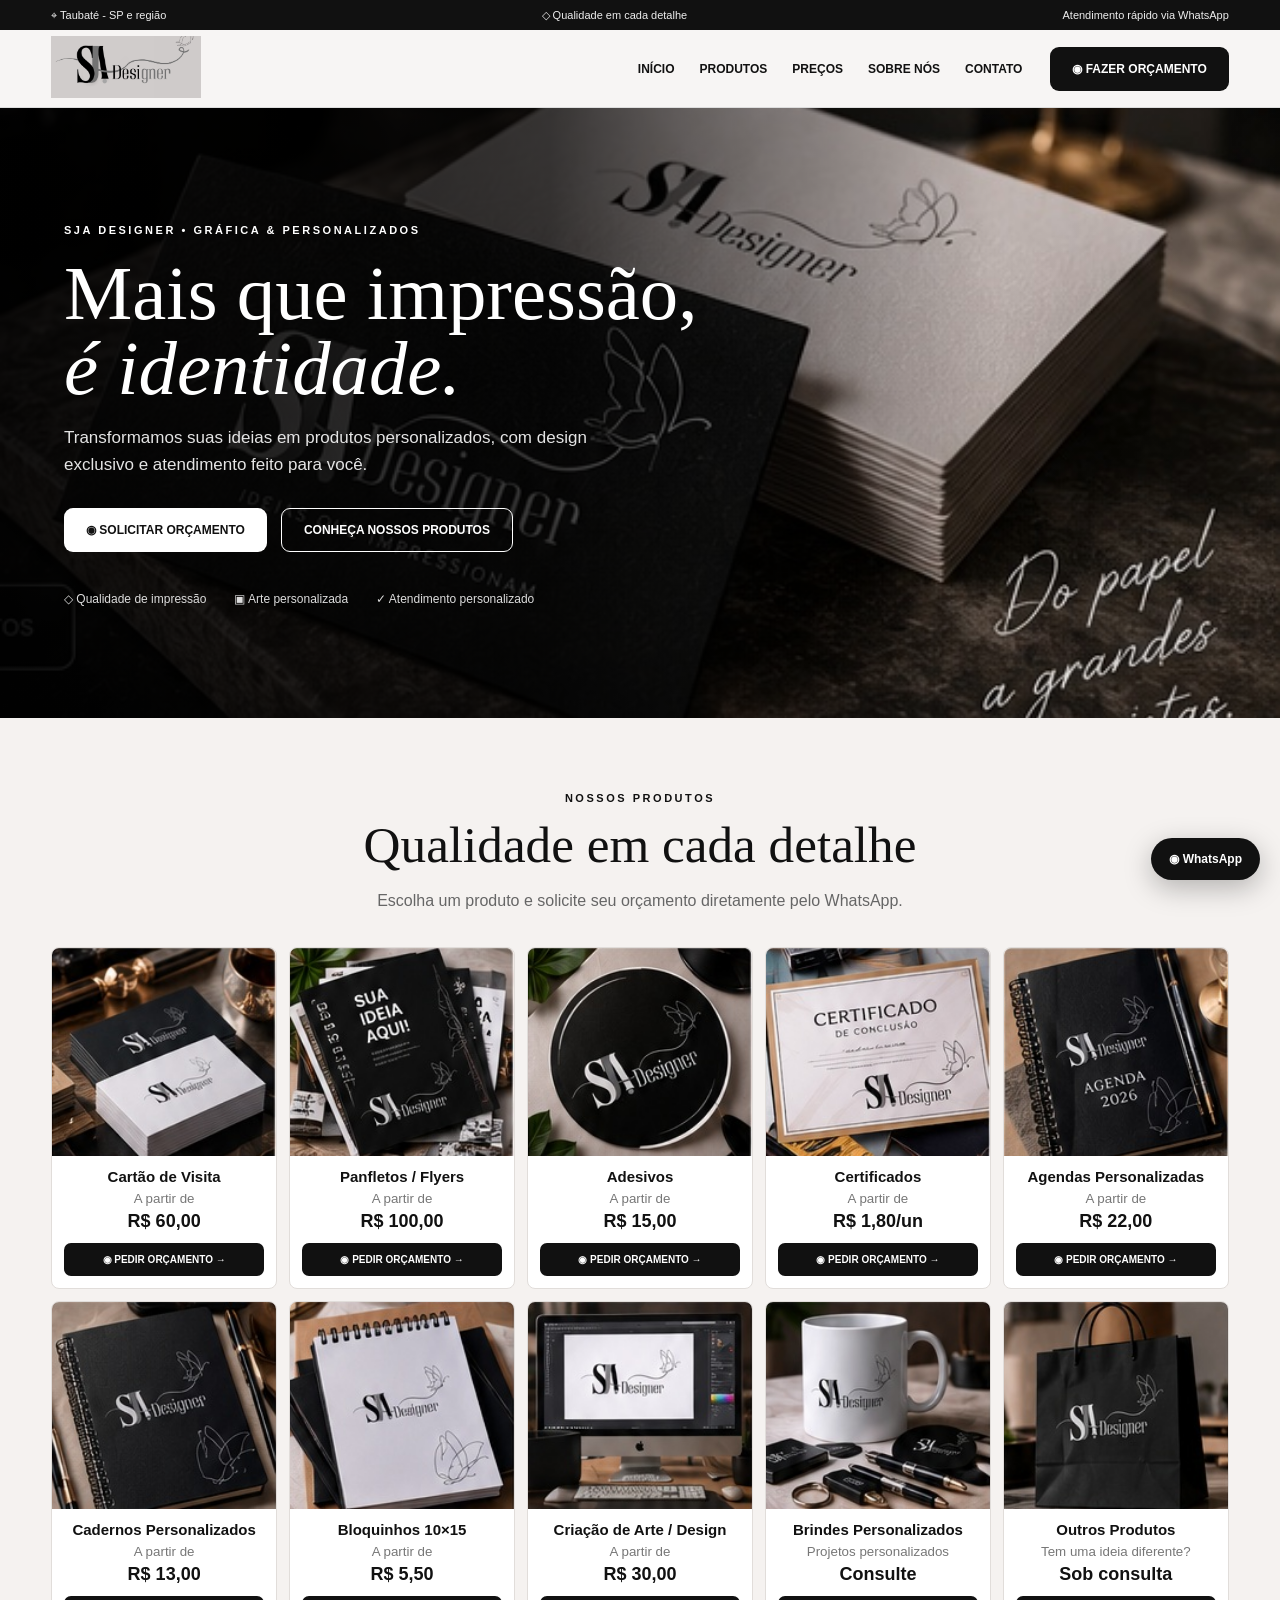
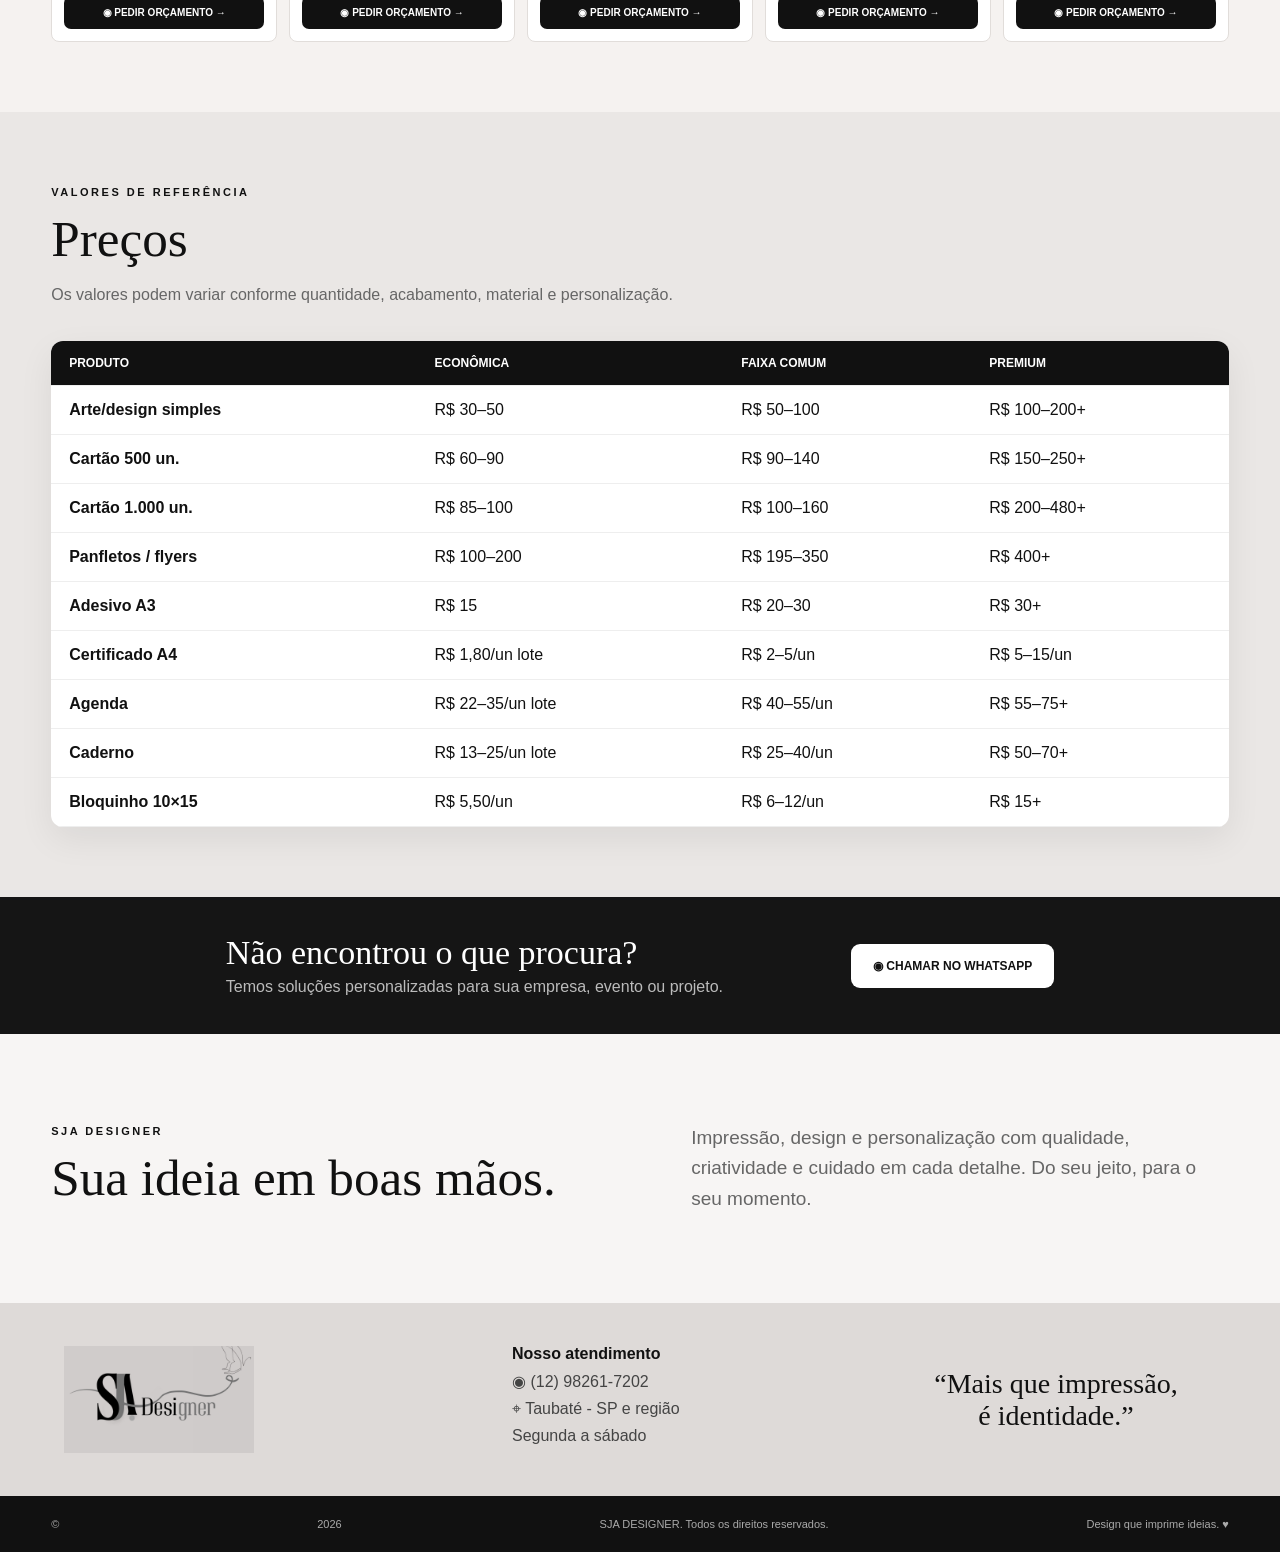
==== index.html @ bd85826c "Add files via upload" ====
<!doctype html><html lang="pt-BR"><head><meta charset="utf-8"><meta name="viewport" content="width=device-width,initial-scale=1"><meta name="description" content="SJA Designer — gráfica, design e personalizados em Taubaté e região."><title>SJA Designer | Gráfica & Design</title><link rel="stylesheet" href="style.css"></head><body>
<div class="top"><span>⌖ Taubaté - SP e região</span><span>◇ Qualidade em cada detalhe</span><span>Atendimento rápido via WhatsApp</span></div>
<header><a class="brand" href="#inicio"><img src="assets/logo.jpeg" alt="SJA Designer"></a><nav><a href="#inicio">Início</a><a href="#produtos">Produtos</a><a href="#precos">Preços</a><a href="#sobre">Sobre nós</a><a href="#contato">Contato</a></nav><a class="pill" data-wa>◉ Fazer orçamento</a></header>
<main id="inicio"><section class="hero"><div class="shade"></div><div class="hero-copy"><span class="eyebrow">SJA DESIGNER • GRÁFICA & PERSONALIZADOS</span><h1>Mais que impressão,<br><em>é identidade.</em></h1><p>Transformamos suas ideias em produtos personalizados, com design exclusivo e atendimento feito para você.</p><div class="actions"><a class="primary light" data-wa>◉ Solicitar orçamento</a><a class="secondary" href="#produtos">Conheça nossos produtos</a></div><div class="trust"><span>◇ Qualidade de impressão</span><span>▣ Arte personalizada</span><span>✓ Atendimento personalizado</span></div></div></section>
<section id="produtos" class="products"><div class="section-head center"><span>NOSSOS PRODUTOS</span><h2>Qualidade em cada detalhe</h2><p>Escolha um produto e solicite seu orçamento diretamente pelo WhatsApp.</p></div><div class="product-grid">
<article><img src="assets/cartao.jpg"><h3>Cartão de Visita</h3><small>A partir de</small><strong>R$ 60,00</strong><a data-wa data-msg="Olá! Vi Cartão de Visita no site da SJA Designer e gostaria de um orçamento.">◉ Pedir orçamento →</a></article>
<article><img src="assets/panfleto.jpg"><h3>Panfletos / Flyers</h3><small>A partir de</small><strong>R$ 100,00</strong><a data-wa data-msg="Olá! Vi Panfletos / Flyers no site da SJA Designer e gostaria de um orçamento.">◉ Pedir orçamento →</a></article>
<article><img src="assets/adesivo.jpg"><h3>Adesivos</h3><small>A partir de</small><strong>R$ 15,00</strong><a data-wa data-msg="Olá! Vi Adesivos no site da SJA Designer e gostaria de um orçamento.">◉ Pedir orçamento →</a></article>
<article><img src="assets/certificado.jpg"><h3>Certificados</h3><small>A partir de</small><strong>R$ 1,80/un</strong><a data-wa data-msg="Olá! Vi Certificados no site da SJA Designer e gostaria de um orçamento.">◉ Pedir orçamento →</a></article>
<article><img src="assets/agenda.jpg"><h3>Agendas Personalizadas</h3><small>A partir de</small><strong>R$ 22,00</strong><a data-wa data-msg="Olá! Vi Agendas Personalizadas no site da SJA Designer e gostaria de um orçamento.">◉ Pedir orçamento →</a></article>
<article><img src="assets/caderno.jpg"><h3>Cadernos Personalizados</h3><small>A partir de</small><strong>R$ 13,00</strong><a data-wa data-msg="Olá! Vi Cadernos Personalizados no site da SJA Designer e gostaria de um orçamento.">◉ Pedir orçamento →</a></article>
<article><img src="assets/bloquinho.jpg"><h3>Bloquinhos 10×15</h3><small>A partir de</small><strong>R$ 5,50</strong><a data-wa data-msg="Olá! Vi Bloquinhos 10x15 no site da SJA Designer e gostaria de um orçamento.">◉ Pedir orçamento →</a></article>
<article><img src="assets/design.jpg"><h3>Criação de Arte / Design</h3><small>A partir de</small><strong>R$ 30,00</strong><a data-wa data-msg="Olá! Vi Criação de Arte / Design no site da SJA Designer e gostaria de um orçamento.">◉ Pedir orçamento →</a></article>
<article><img src="assets/brindes.jpg"><h3>Brindes Personalizados</h3><small>Projetos personalizados</small><strong>Consulte</strong><a data-wa data-msg="Olá! Vi Brindes Personalizados no site da SJA Designer e gostaria de consultar opções.">◉ Pedir orçamento →</a></article>
<article><img src="assets/outros.jpg"><h3>Outros Produtos</h3><small>Tem uma ideia diferente?</small><strong>Sob consulta</strong><a data-wa data-msg="Olá! Tenho uma ideia de produto personalizado e gostaria de conversar sobre um orçamento.">◉ Pedir orçamento →</a></article>
</div></section>
<section id="precos" class="prices"><div class="section-head"><span>VALORES DE REFERÊNCIA</span><h2>Preços</h2><p>Os valores podem variar conforme quantidade, acabamento, material e personalização.</p></div><div class="price-table-wrap"><table><thead><tr><th>Produto</th><th>Econômica</th><th>Faixa comum</th><th>Premium</th></tr></thead><tbody>
<tr><td>Arte/design simples</td><td>R$ 30–50</td><td>R$ 50–100</td><td>R$ 100–200+</td></tr><tr><td>Cartão 500 un.</td><td>R$ 60–90</td><td>R$ 90–140</td><td>R$ 150–250+</td></tr><tr><td>Cartão 1.000 un.</td><td>R$ 85–100</td><td>R$ 100–160</td><td>R$ 200–480+</td></tr><tr><td>Panfletos / flyers</td><td>R$ 100–200</td><td>R$ 195–350</td><td>R$ 400+</td></tr><tr><td>Adesivo A3</td><td>R$ 15</td><td>R$ 20–30</td><td>R$ 30+</td></tr><tr><td>Certificado A4</td><td>R$ 1,80/un lote</td><td>R$ 2–5/un</td><td>R$ 5–15/un</td></tr><tr><td>Agenda</td><td>R$ 22–35/un lote</td><td>R$ 40–55/un</td><td>R$ 55–75+</td></tr><tr><td>Caderno</td><td>R$ 13–25/un lote</td><td>R$ 25–40/un</td><td>R$ 50–70+</td></tr><tr><td>Bloquinho 10×15</td><td>R$ 5,50/un</td><td>R$ 6–12/un</td><td>R$ 15+</td></tr></tbody></table></div></section>
<section class="special"><div><h2>Não encontrou o que procura?</h2><p>Temos soluções personalizadas para sua empresa, evento ou projeto.</p></div><a class="primary light" data-wa>◉ Chamar no WhatsApp</a></section>
<section id="sobre" class="about"><div><span class="eyebrow">SJA DESIGNER</span><h2>Sua ideia em boas mãos.</h2></div><p>Impressão, design e personalização com qualidade, criatividade e cuidado em cada detalhe. Do seu jeito, para o seu momento.</p></section>
<section id="contato" class="contact"><img src="assets/logo.jpeg" alt="SJA Designer"><div><b>Nosso atendimento</b><p>◉ (12) 98261-7202</p><p>⌖ Taubaté - SP e região</p><p>Segunda a sábado</p></div><div class="quote">“Mais que impressão,<br>é identidade.”</div></section></main>
<footer>© <span id="year"></span> SJA DESIGNER. Todos os direitos reservados.<span>Design que imprime ideias. ♥</span></footer><a class="floating" data-wa>◉ WhatsApp</a>
<script>const PHONE='5512982617202';document.querySelectorAll('[data-wa]').forEach(a=>{let m=a.dataset.msg||'Olá! Vim pelo site da SJA Designer e gostaria de solicitar um orçamento.';a.href=`https://wa.me/${PHONE}?text=${encodeURIComponent(m)}`;a.target='_blank'});document.getElementById('year').textContent=new Date().getFullYear();</script></body></html>
---- style.css ----
:root{--ink:#111;--paper:#f5f2f0;--white:#fff;--muted:#777}*{box-sizing:border-box}html{scroll-behavior:smooth}body{margin:0;font-family:Arial,Helvetica,sans-serif;color:var(--ink);background:var(--paper)}a{text-decoration:none;color:inherit}.top{height:30px;background:#111;color:#eee;padding:0 4vw;display:flex;align-items:center;justify-content:space-between;font-size:11px}header{height:78px;padding:8px 4vw;display:flex;align-items:center;gap:28px;background:#f7f5f4;position:sticky;top:0;z-index:20;border-bottom:1px solid #ddd}.brand{margin-right:auto}.brand img{width:150px;height:62px;object-fit:cover}nav{display:flex;gap:25px;font-size:12px;text-transform:uppercase;font-weight:700}nav a:hover{opacity:.55}.pill,.primary{background:#111;color:#fff;border-radius:9px;padding:15px 22px;display:inline-block;font-size:12px;font-weight:800;text-transform:uppercase}.hero{min-height:610px;position:relative;background:url('assets/hero.jpg') center/cover no-repeat;color:#fff;display:flex;align-items:center;padding:65px 5vw}.shade{position:absolute;inset:0;background:linear-gradient(90deg,rgba(0,0,0,.93) 0%,rgba(0,0,0,.76) 43%,rgba(0,0,0,.08) 78%)}.hero-copy{position:relative;z-index:1;max-width:650px}.eyebrow,.section-head span{letter-spacing:.23em;font-size:11px;font-weight:800}.hero h1{font:400 clamp(52px,6vw,82px)/.98 Georgia,serif;margin:18px 0}.hero h1 em{font-weight:400}.hero p{font-size:17px;line-height:1.6;max-width:570px;color:#e4e4e4}.actions{display:flex;gap:14px;margin:30px 0}.light{background:#fff;color:#111}.secondary{border:1px solid #fff;border-radius:9px;padding:14px 22px;font-size:12px;text-transform:uppercase;font-weight:700}.trust{display:flex;gap:28px;font-size:12px;color:#ddd;margin-top:40px}.products,.prices,.about{padding:70px 4vw}.section-head{max-width:760px;margin-bottom:34px}.center{text-align:center;margin-left:auto;margin-right:auto}.section-head h2,.about h2,.special h2{font:400 clamp(36px,4vw,58px)/1.05 Georgia,serif;margin:12px 0}.section-head p,.about p{color:#666;line-height:1.6}.product-grid{display:grid;grid-template-columns:repeat(5,1fr);gap:12px;max-width:1450px;margin:auto}.product-grid article{background:#fff;border:1px solid #e1ddda;border-radius:8px;overflow:hidden;text-align:center;padding-bottom:12px;display:flex;flex-direction:column}.product-grid img{width:100%;aspect-ratio:1.08;object-fit:cover}.product-grid h3{font-size:15px;margin:12px 8px 6px}.product-grid small{color:#777}.product-grid strong{font-size:18px;margin:5px 0 11px}.product-grid a{background:#111;color:#fff;margin:auto 12px 0;border-radius:7px;padding:11px 8px;font-size:10px;font-weight:800;text-transform:uppercase}.prices{background:#eae7e5}.price-table-wrap{overflow-x:auto;background:#fff;border-radius:12px;box-shadow:0 12px 35px #00000012}.prices table{width:100%;border-collapse:collapse;min-width:760px}.prices th,.prices td{padding:15px 18px;text-align:left;border-bottom:1px solid #eee}.prices th{background:#111;color:#fff;font-size:12px;text-transform:uppercase}.prices td:first-child{font-weight:700}.special{padding:38px 5vw;background:#151515;color:#fff;display:flex;align-items:center;justify-content:center;gap:10vw}.special h2{font-size:34px;margin:0 0 7px}.special p{margin:0;color:#bbb}.about{display:grid;grid-template-columns:1fr 1fr;align-items:center;gap:8vw;background:#f7f5f4}.about p{font-size:19px}.contact{padding:42px 5vw;display:grid;grid-template-columns:1.2fr 1fr 1fr;gap:5vw;align-items:center;background:#dedad8}.contact img{width:190px}.contact p{margin:9px 0;color:#444}.contact .quote{font:28px Georgia,serif;text-align:center}footer{background:#111;color:#aaa;padding:22px 4vw;font-size:11px;display:flex;justify-content:space-between}.floating{position:fixed;right:20px;bottom:20px;background:#111;color:#fff;padding:14px 18px;border-radius:999px;box-shadow:0 8px 28px #0004;z-index:30;font-weight:700;font-size:12px}@media(max-width:1050px){nav{display:none}.product-grid{grid-template-columns:repeat(3,1fr)}}@media(max-width:700px){.top span:nth-child(2){display:none}.top{font-size:9px}.pill{display:none}.hero{min-height:650px;background-position:60% center}.shade{background:rgba(0,0,0,.72)}.hero h1{font-size:50px}.trust{flex-direction:column;gap:9px}.actions{flex-direction:column;align-items:flex-start}.product-grid{grid-template-columns:repeat(2,1fr)}.special,.about,.contact{grid-template-columns:1fr;display:grid;text-align:center}.special{gap:22px}.contact img{margin:auto}footer{gap:10px;flex-direction:column;text-align:center}.products,.prices,.about{padding:55px 4vw}}@media(max-width:430px){.product-grid{grid-template-columns:1fr}.product-grid img{aspect-ratio:1.4}.hero h1{font-size:44px}}
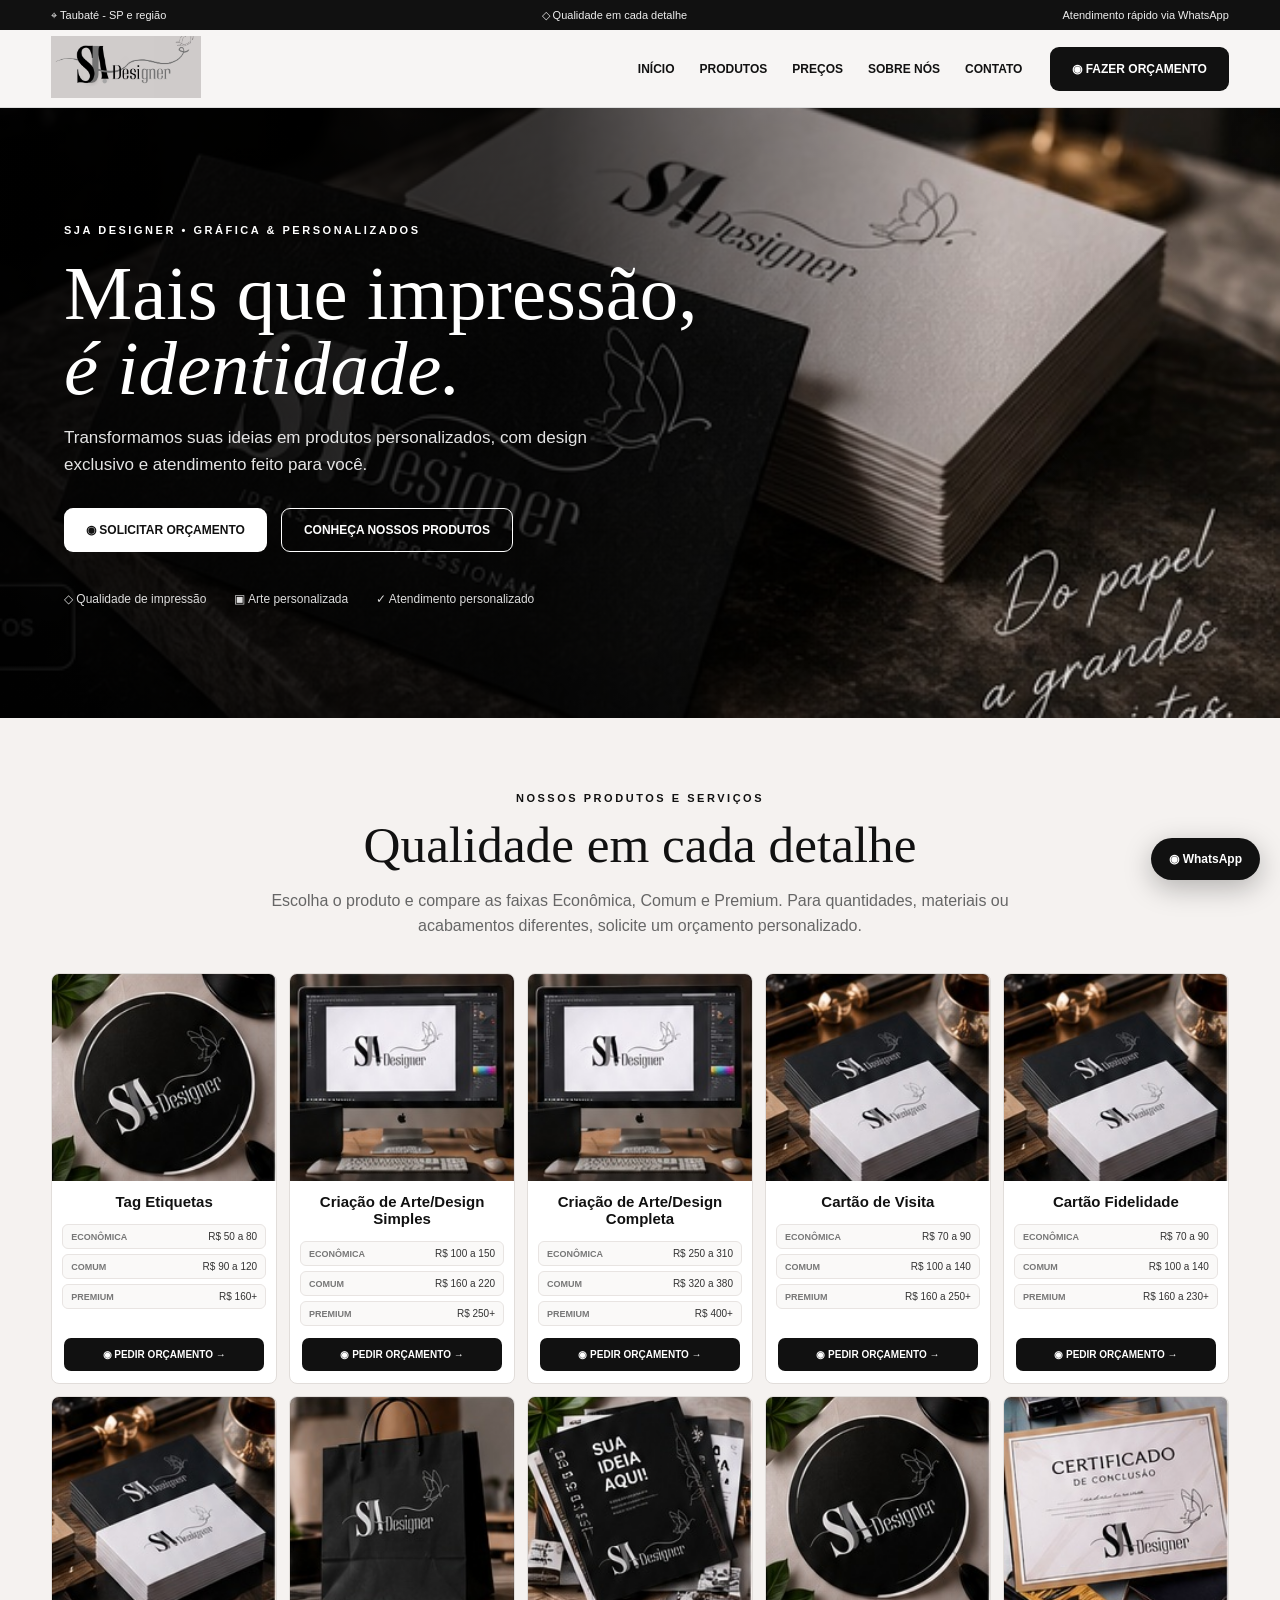
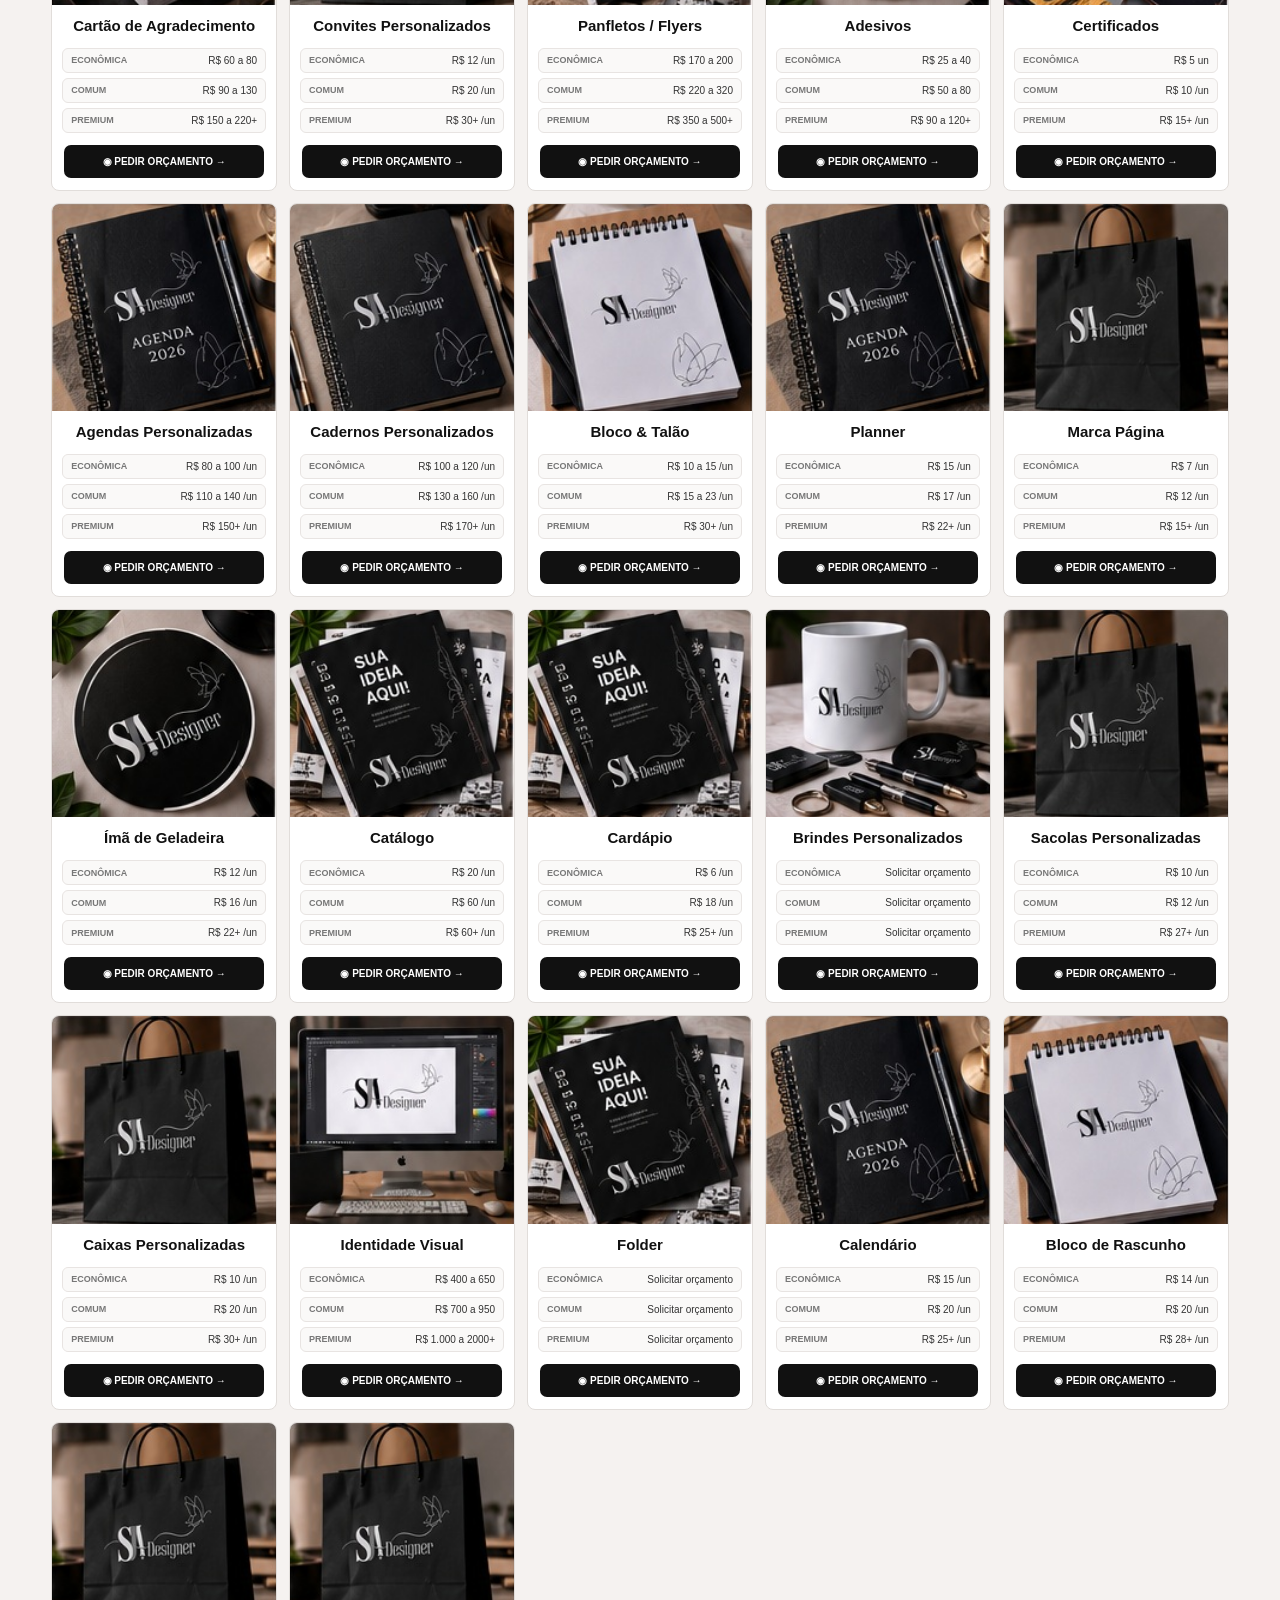
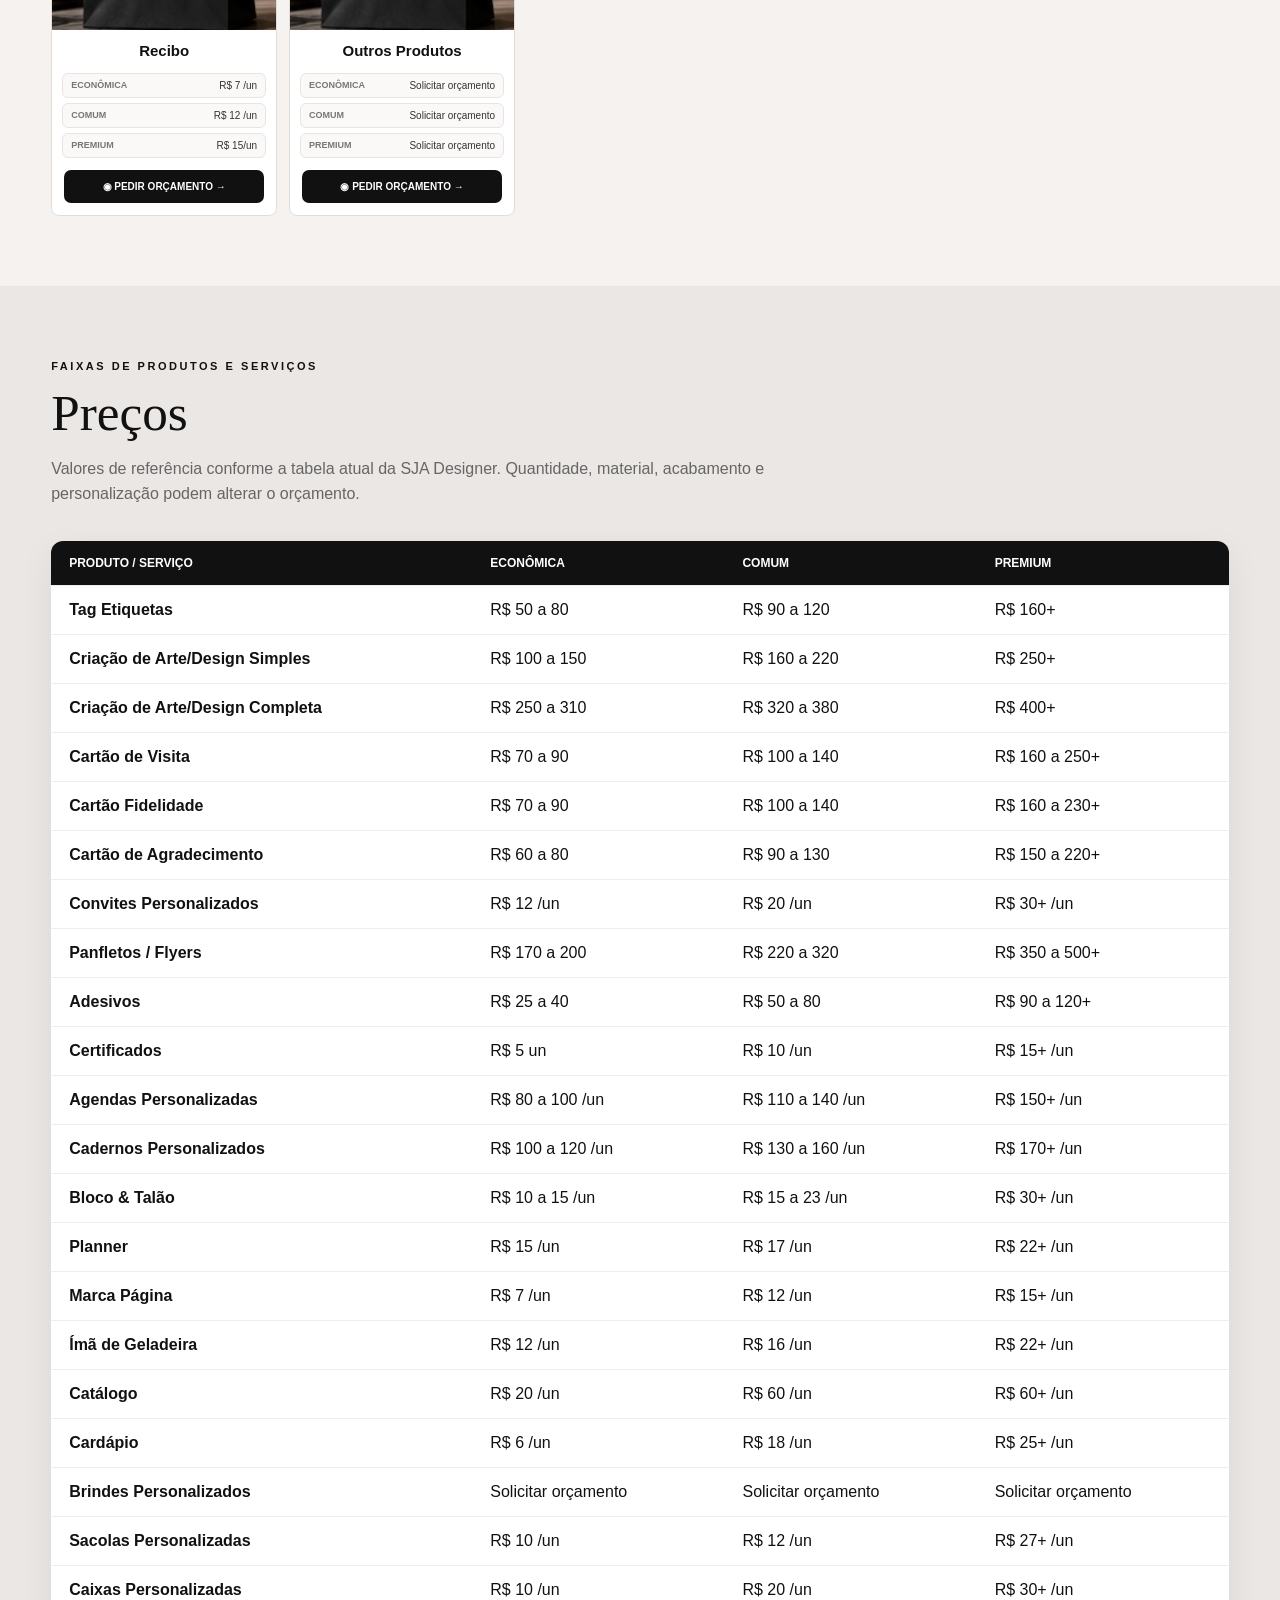
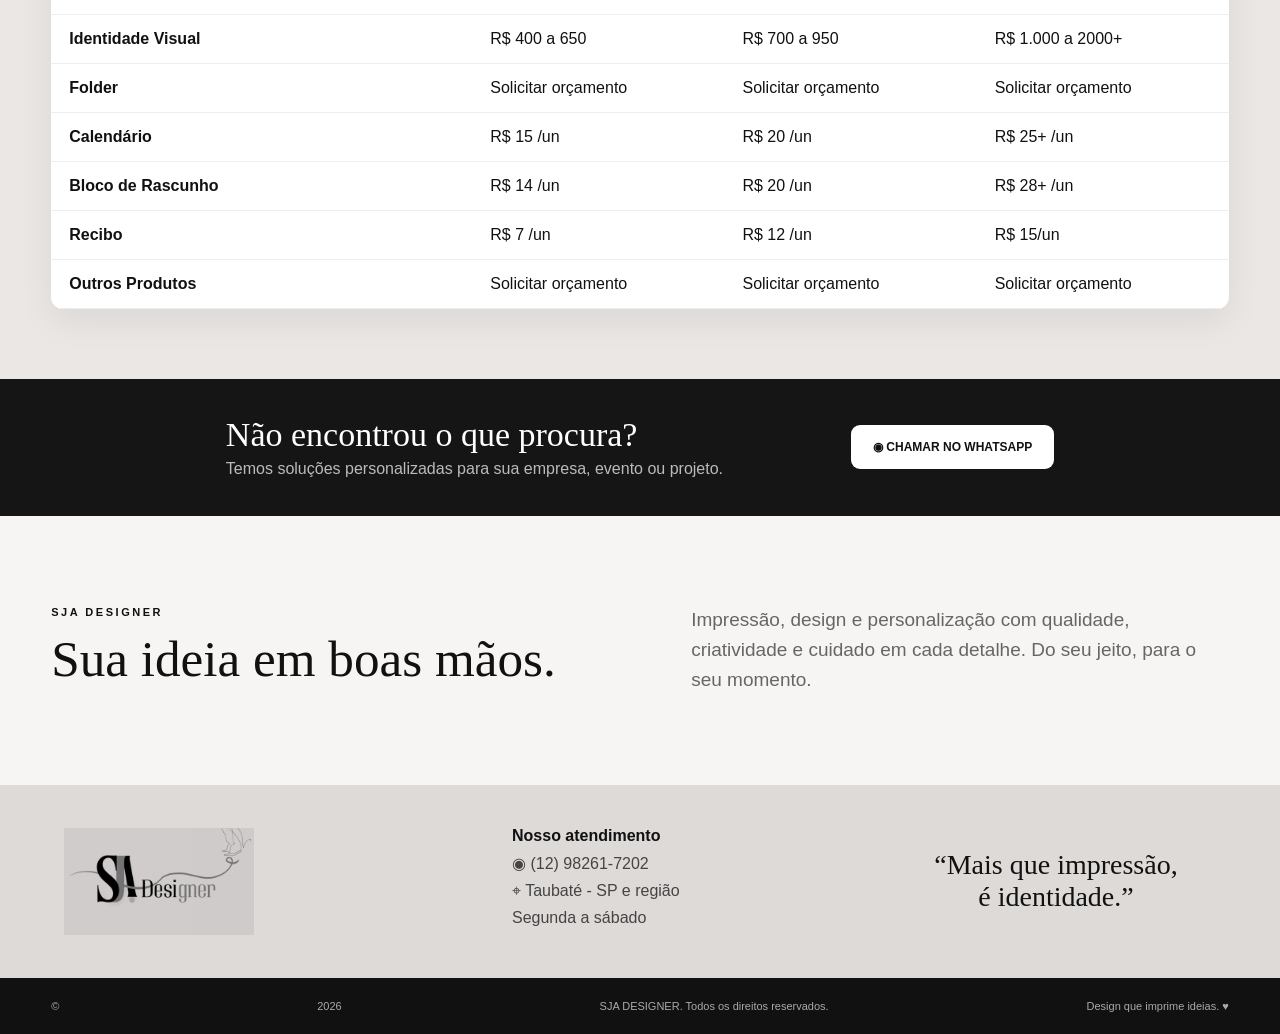
==== commit c786d5f0: "Add files via upload" ====
--- a/index.html
+++ b/index.html
@@ -1,22 +1,8 @@
-<!doctype html><html lang="pt-BR"><head><meta charset="utf-8"><meta name="viewport" content="width=device-width,initial-scale=1"><meta name="description" content="SJA Designer — gráfica, design e personalizados em Taubaté e região."><title>SJA Designer | Gráfica & Design</title><link rel="stylesheet" href="style.css"></head><body>
+<!doctype html><html lang="pt-BR"><head><meta charset="utf-8"><meta name="viewport" content="width=device-width,initial-scale=1"><title>SJA Designer | Gráfica em Taubaté, Impressos e Personalizados</title><meta name="description" content="SJA Designer: gráfica em Taubaté e região para cartões de visita, panfletos, adesivos, certificados, agendas, cadernos, brindes e criação de arte. Peça seu orçamento pelo WhatsApp."><meta name="robots" content="index,follow,max-image-preview:large"><link rel="canonical" href="https://sja-designer.vercel.app/"><meta property="og:type" content="website"><meta property="og:locale" content="pt_BR"><meta property="og:site_name" content="SJA Designer"><meta property="og:title" content="SJA Designer | Gráfica em Taubaté"><meta property="og:description" content="Impressos, personalizados e criação de arte em Taubaté e região. Solicite seu orçamento pelo WhatsApp."><meta property="og:url" content="https://sja-designer.vercel.app/"><meta property="og:image" content="https://sja-designer.vercel.app/assets/hero.jpg"><meta name="twitter:card" content="summary_large_image"><meta name="theme-color" content="#111111"><script type="application/ld+json">{"@context":"https://schema.org","@type":"LocalBusiness","name":"SJA Designer","url":"https://sja-designer.vercel.app/","image":"https://sja-designer.vercel.app/assets/logo.jpeg","telephone":"+55 12 98261-7202","description":"Gráfica, design e personalizados em Taubaté e região.","areaServed":{"@type":"City","name":"Taubaté"},"address":{"@type":"PostalAddress","addressLocality":"Taubaté","addressRegion":"SP","addressCountry":"BR"},"priceRange":"R$","sameAs":[]}</script><link rel="stylesheet" href="style.css"></head><body>
 <div class="top"><span>⌖ Taubaté - SP e região</span><span>◇ Qualidade em cada detalhe</span><span>Atendimento rápido via WhatsApp</span></div>
 <header><a class="brand" href="#inicio"><img src="assets/logo.jpeg" alt="SJA Designer"></a><nav><a href="#inicio">Início</a><a href="#produtos">Produtos</a><a href="#precos">Preços</a><a href="#sobre">Sobre nós</a><a href="#contato">Contato</a></nav><a class="pill" data-wa>◉ Fazer orçamento</a></header>
 <main id="inicio"><section class="hero"><div class="shade"></div><div class="hero-copy"><span class="eyebrow">SJA DESIGNER • GRÁFICA & PERSONALIZADOS</span><h1>Mais que impressão,<br><em>é identidade.</em></h1><p>Transformamos suas ideias em produtos personalizados, com design exclusivo e atendimento feito para você.</p><div class="actions"><a class="primary light" data-wa>◉ Solicitar orçamento</a><a class="secondary" href="#produtos">Conheça nossos produtos</a></div><div class="trust"><span>◇ Qualidade de impressão</span><span>▣ Arte personalizada</span><span>✓ Atendimento personalizado</span></div></div></section>
-<section id="produtos" class="products"><div class="section-head center"><span>NOSSOS PRODUTOS</span><h2>Qualidade em cada detalhe</h2><p>Escolha um produto e solicite seu orçamento diretamente pelo WhatsApp.</p></div><div class="product-grid">
-<article><img src="assets/cartao.jpg"><h3>Cartão de Visita</h3><small>A partir de</small><strong>R$ 60,00</strong><a data-wa data-msg="Olá! Vi Cartão de Visita no site da SJA Designer e gostaria de um orçamento.">◉ Pedir orçamento →</a></article>
-<article><img src="assets/panfleto.jpg"><h3>Panfletos / Flyers</h3><small>A partir de</small><strong>R$ 100,00</strong><a data-wa data-msg="Olá! Vi Panfletos / Flyers no site da SJA Designer e gostaria de um orçamento.">◉ Pedir orçamento →</a></article>
-<article><img src="assets/adesivo.jpg"><h3>Adesivos</h3><small>A partir de</small><strong>R$ 15,00</strong><a data-wa data-msg="Olá! Vi Adesivos no site da SJA Designer e gostaria de um orçamento.">◉ Pedir orçamento →</a></article>
-<article><img src="assets/certificado.jpg"><h3>Certificados</h3><small>A partir de</small><strong>R$ 1,80/un</strong><a data-wa data-msg="Olá! Vi Certificados no site da SJA Designer e gostaria de um orçamento.">◉ Pedir orçamento →</a></article>
-<article><img src="assets/agenda.jpg"><h3>Agendas Personalizadas</h3><small>A partir de</small><strong>R$ 22,00</strong><a data-wa data-msg="Olá! Vi Agendas Personalizadas no site da SJA Designer e gostaria de um orçamento.">◉ Pedir orçamento →</a></article>
-<article><img src="assets/caderno.jpg"><h3>Cadernos Personalizados</h3><small>A partir de</small><strong>R$ 13,00</strong><a data-wa data-msg="Olá! Vi Cadernos Personalizados no site da SJA Designer e gostaria de um orçamento.">◉ Pedir orçamento →</a></article>
-<article><img src="assets/bloquinho.jpg"><h3>Bloquinhos 10×15</h3><small>A partir de</small><strong>R$ 5,50</strong><a data-wa data-msg="Olá! Vi Bloquinhos 10x15 no site da SJA Designer e gostaria de um orçamento.">◉ Pedir orçamento →</a></article>
-<article><img src="assets/design.jpg"><h3>Criação de Arte / Design</h3><small>A partir de</small><strong>R$ 30,00</strong><a data-wa data-msg="Olá! Vi Criação de Arte / Design no site da SJA Designer e gostaria de um orçamento.">◉ Pedir orçamento →</a></article>
-<article><img src="assets/brindes.jpg"><h3>Brindes Personalizados</h3><small>Projetos personalizados</small><strong>Consulte</strong><a data-wa data-msg="Olá! Vi Brindes Personalizados no site da SJA Designer e gostaria de consultar opções.">◉ Pedir orçamento →</a></article>
-<article><img src="assets/outros.jpg"><h3>Outros Produtos</h3><small>Tem uma ideia diferente?</small><strong>Sob consulta</strong><a data-wa data-msg="Olá! Tenho uma ideia de produto personalizado e gostaria de conversar sobre um orçamento.">◉ Pedir orçamento →</a></article>
-</div></section>
-<section id="precos" class="prices"><div class="section-head"><span>VALORES DE REFERÊNCIA</span><h2>Preços</h2><p>Os valores podem variar conforme quantidade, acabamento, material e personalização.</p></div><div class="price-table-wrap"><table><thead><tr><th>Produto</th><th>Econômica</th><th>Faixa comum</th><th>Premium</th></tr></thead><tbody>
-<tr><td>Arte/design simples</td><td>R$ 30–50</td><td>R$ 50–100</td><td>R$ 100–200+</td></tr><tr><td>Cartão 500 un.</td><td>R$ 60–90</td><td>R$ 90–140</td><td>R$ 150–250+</td></tr><tr><td>Cartão 1.000 un.</td><td>R$ 85–100</td><td>R$ 100–160</td><td>R$ 200–480+</td></tr><tr><td>Panfletos / flyers</td><td>R$ 100–200</td><td>R$ 195–350</td><td>R$ 400+</td></tr><tr><td>Adesivo A3</td><td>R$ 15</td><td>R$ 20–30</td><td>R$ 30+</td></tr><tr><td>Certificado A4</td><td>R$ 1,80/un lote</td><td>R$ 2–5/un</td><td>R$ 5–15/un</td></tr><tr><td>Agenda</td><td>R$ 22–35/un lote</td><td>R$ 40–55/un</td><td>R$ 55–75+</td></tr><tr><td>Caderno</td><td>R$ 13–25/un lote</td><td>R$ 25–40/un</td><td>R$ 50–70+</td></tr><tr><td>Bloquinho 10×15</td><td>R$ 5,50/un</td><td>R$ 6–12/un</td><td>R$ 15+</td></tr></tbody></table></div></section>
-<section class="special"><div><h2>Não encontrou o que procura?</h2><p>Temos soluções personalizadas para sua empresa, evento ou projeto.</p></div><a class="primary light" data-wa>◉ Chamar no WhatsApp</a></section>
+<section id="produtos" class="products"><div class="section-head center"><span>NOSSOS PRODUTOS E SERVIÇOS</span><h2>Qualidade em cada detalhe</h2><p>Escolha o produto e compare as faixas Econômica, Comum e Premium. Para quantidades, materiais ou acabamentos diferentes, solicite um orçamento personalizado.</p></div><div class="product-grid"><article><img src="assets/adesivo.jpg" alt="Tag Etiquetas"><h3>Tag Etiquetas</h3><div class="price-chips"><span><b>Econômica</b>R$ 50 a 80</span><span><b>Comum</b>R$ 90 a 120</span><span><b>Premium</b>R$ 160+</span></div><a data-wa data-msg="Olá! Vi Tag Etiquetas no site da SJA Designer e gostaria de solicitar um orçamento.">◉ Pedir orçamento →</a></article><article><img src="assets/design.jpg" alt="Criação de Arte/Design Simples"><h3>Criação de Arte/Design Simples</h3><div class="price-chips"><span><b>Econômica</b>R$ 100 a 150</span><span><b>Comum</b>R$ 160 a 220</span><span><b>Premium</b>R$ 250+</span></div><a data-wa data-msg="Olá! Vi Criação de Arte/Design Simples no site da SJA Designer e gostaria de solicitar um orçamento.">◉ Pedir orçamento →</a></article><article><img src="assets/design.jpg" alt="Criação de Arte/Design Completa"><h3>Criação de Arte/Design Completa</h3><div class="price-chips"><span><b>Econômica</b>R$ 250 a 310</span><span><b>Comum</b>R$ 320 a 380</span><span><b>Premium</b>R$ 400+</span></div><a data-wa data-msg="Olá! Vi Criação de Arte/Design Completa no site da SJA Designer e gostaria de solicitar um orçamento.">◉ Pedir orçamento →</a></article><article><img src="assets/cartao.jpg" alt="Cartão de Visita"><h3>Cartão de Visita</h3><div class="price-chips"><span><b>Econômica</b>R$ 70 a 90</span><span><b>Comum</b>R$ 100 a 140</span><span><b>Premium</b>R$ 160 a 250+</span></div><a data-wa data-msg="Olá! Vi Cartão de Visita no site da SJA Designer e gostaria de solicitar um orçamento.">◉ Pedir orçamento →</a></article><article><img src="assets/cartao.jpg" alt="Cartão Fidelidade"><h3>Cartão Fidelidade</h3><div class="price-chips"><span><b>Econômica</b>R$ 70 a 90</span><span><b>Comum</b>R$ 100 a 140</span><span><b>Premium</b>R$ 160 a 230+</span></div><a data-wa data-msg="Olá! Vi Cartão Fidelidade no site da SJA Designer e gostaria de solicitar um orçamento.">◉ Pedir orçamento →</a></article><article><img src="assets/cartao.jpg" alt="Cartão de Agradecimento"><h3>Cartão de Agradecimento</h3><div class="price-chips"><span><b>Econômica</b>R$ 60 a 80</span><span><b>Comum</b>R$ 90 a 130</span><span><b>Premium</b>R$ 150 a 220+</span></div><a data-wa data-msg="Olá! Vi Cartão de Agradecimento no site da SJA Designer e gostaria de solicitar um orçamento.">◉ Pedir orçamento →</a></article><article><img src="assets/outros.jpg" alt="Convites Personalizados"><h3>Convites Personalizados</h3><div class="price-chips"><span><b>Econômica</b>R$ 12 /un</span><span><b>Comum</b>R$ 20 /un</span><span><b>Premium</b>R$ 30+ /un</span></div><a data-wa data-msg="Olá! Vi Convites Personalizados no site da SJA Designer e gostaria de solicitar um orçamento.">◉ Pedir orçamento →</a></article><article><img src="assets/panfleto.jpg" alt="Panfletos / Flyers"><h3>Panfletos / Flyers</h3><div class="price-chips"><span><b>Econômica</b>R$ 170 a 200</span><span><b>Comum</b>R$ 220 a 320</span><span><b>Premium</b>R$ 350 a 500+</span></div><a data-wa data-msg="Olá! Vi Panfletos / Flyers no site da SJA Designer e gostaria de solicitar um orçamento.">◉ Pedir orçamento →</a></article><article><img src="assets/adesivo.jpg" alt="Adesivos"><h3>Adesivos</h3><div class="price-chips"><span><b>Econômica</b>R$ 25 a 40</span><span><b>Comum</b>R$ 50 a 80</span><span><b>Premium</b>R$ 90 a 120+</span></div><a data-wa data-msg="Olá! Vi Adesivos no site da SJA Designer e gostaria de solicitar um orçamento.">◉ Pedir orçamento →</a></article><article><img src="assets/certificado.jpg" alt="Certificados"><h3>Certificados</h3><div class="price-chips"><span><b>Econômica</b>R$ 5 un</span><span><b>Comum</b>R$ 10 /un</span><span><b>Premium</b>R$ 15+ /un</span></div><a data-wa data-msg="Olá! Vi Certificados no site da SJA Designer e gostaria de solicitar um orçamento.">◉ Pedir orçamento →</a></article><article><img src="assets/agenda.jpg" alt="Agendas Personalizadas"><h3>Agendas Personalizadas</h3><div class="price-chips"><span><b>Econômica</b>R$ 80 a 100 /un</span><span><b>Comum</b>R$ 110 a 140 /un</span><span><b>Premium</b>R$ 150+ /un</span></div><a data-wa data-msg="Olá! Vi Agendas Personalizadas no site da SJA Designer e gostaria de solicitar um orçamento.">◉ Pedir orçamento →</a></article><article><img src="assets/caderno.jpg" alt="Cadernos Personalizados"><h3>Cadernos Personalizados</h3><div class="price-chips"><span><b>Econômica</b>R$ 100 a 120 /un</span><span><b>Comum</b>R$ 130 a 160 /un</span><span><b>Premium</b>R$ 170+ /un</span></div><a data-wa data-msg="Olá! Vi Cadernos Personalizados no site da SJA Designer e gostaria de solicitar um orçamento.">◉ Pedir orçamento →</a></article><article><img src="assets/bloquinho.jpg" alt="Bloco &amp; Talão"><h3>Bloco &amp; Talão</h3><div class="price-chips"><span><b>Econômica</b>R$ 10 a 15 /un</span><span><b>Comum</b>R$ 15 a 23 /un</span><span><b>Premium</b>R$ 30+ /un</span></div><a data-wa data-msg="Olá! Vi Bloco &amp; Talão no site da SJA Designer e gostaria de solicitar um orçamento.">◉ Pedir orçamento →</a></article><article><img src="assets/agenda.jpg" alt="Planner"><h3>Planner</h3><div class="price-chips"><span><b>Econômica</b>R$ 15 /un</span><span><b>Comum</b>R$ 17 /un</span><span><b>Premium</b>R$ 22+ /un</span></div><a data-wa data-msg="Olá! Vi Planner no site da SJA Designer e gostaria de solicitar um orçamento.">◉ Pedir orçamento →</a></article><article><img src="assets/outros.jpg" alt="Marca Página"><h3>Marca Página</h3><div class="price-chips"><span><b>Econômica</b>R$ 7 /un</span><span><b>Comum</b>R$ 12 /un</span><span><b>Premium</b>R$ 15+ /un</span></div><a data-wa data-msg="Olá! Vi Marca Página no site da SJA Designer e gostaria de solicitar um orçamento.">◉ Pedir orçamento →</a></article><article><img src="assets/adesivo.jpg" alt="Ímã de Geladeira"><h3>Ímã de Geladeira</h3><div class="price-chips"><span><b>Econômica</b>R$ 12 /un</span><span><b>Comum</b>R$ 16 /un</span><span><b>Premium</b>R$ 22+ /un</span></div><a data-wa data-msg="Olá! Vi Ímã de Geladeira no site da SJA Designer e gostaria de solicitar um orçamento.">◉ Pedir orçamento →</a></article><article><img src="assets/panfleto.jpg" alt="Catálogo"><h3>Catálogo</h3><div class="price-chips"><span><b>Econômica</b>R$ 20 /un</span><span><b>Comum</b>R$ 60 /un</span><span><b>Premium</b>R$ 60+ /un</span></div><a data-wa data-msg="Olá! Vi Catálogo no site da SJA Designer e gostaria de solicitar um orçamento.">◉ Pedir orçamento →</a></article><article><img src="assets/panfleto.jpg" alt="Cardápio"><h3>Cardápio</h3><div class="price-chips"><span><b>Econômica</b>R$ 6 /un</span><span><b>Comum</b>R$ 18 /un</span><span><b>Premium</b>R$ 25+ /un</span></div><a data-wa data-msg="Olá! Vi Cardápio no site da SJA Designer e gostaria de solicitar um orçamento.">◉ Pedir orçamento →</a></article><article><img src="assets/brindes.jpg" alt="Brindes Personalizados"><h3>Brindes Personalizados</h3><div class="price-chips"><span><b>Econômica</b>Solicitar orçamento</span><span><b>Comum</b>Solicitar orçamento</span><span><b>Premium</b>Solicitar orçamento</span></div><a data-wa data-msg="Olá! Vi Brindes Personalizados no site da SJA Designer e gostaria de solicitar um orçamento.">◉ Pedir orçamento →</a></article><article><img src="assets/outros.jpg" alt="Sacolas Personalizadas"><h3>Sacolas Personalizadas</h3><div class="price-chips"><span><b>Econômica</b>R$ 10 /un</span><span><b>Comum</b>R$ 12 /un</span><span><b>Premium</b>R$ 27+ /un</span></div><a data-wa data-msg="Olá! Vi Sacolas Personalizadas no site da SJA Designer e gostaria de solicitar um orçamento.">◉ Pedir orçamento →</a></article><article><img src="assets/outros.jpg" alt="Caixas Personalizadas"><h3>Caixas Personalizadas</h3><div class="price-chips"><span><b>Econômica</b>R$ 10 /un</span><span><b>Comum</b>R$ 20 /un</span><span><b>Premium</b>R$ 30+ /un</span></div><a data-wa data-msg="Olá! Vi Caixas Personalizadas no site da SJA Designer e gostaria de solicitar um orçamento.">◉ Pedir orçamento →</a></article><article><img src="assets/design.jpg" alt="Identidade Visual"><h3>Identidade Visual</h3><div class="price-chips"><span><b>Econômica</b>R$ 400 a 650</span><span><b>Comum</b>R$ 700 a 950</span><span><b>Premium</b>R$ 1.000 a 2000+</span></div><a data-wa data-msg="Olá! Vi Identidade Visual no site da SJA Designer e gostaria de solicitar um orçamento.">◉ Pedir orçamento →</a></article><article><img src="assets/panfleto.jpg" alt="Folder"><h3>Folder</h3><div class="price-chips"><span><b>Econômica</b>Solicitar orçamento</span><span><b>Comum</b>Solicitar orçamento</span><span><b>Premium</b>Solicitar orçamento</span></div><a data-wa data-msg="Olá! Vi Folder no site da SJA Designer e gostaria de solicitar um orçamento.">◉ Pedir orçamento →</a></article><article><img src="assets/agenda.jpg" alt="Calendário"><h3>Calendário</h3><div class="price-chips"><span><b>Econômica</b>R$ 15 /un</span><span><b>Comum</b>R$ 20 /un</span><span><b>Premium</b>R$ 25+ /un</span></div><a data-wa data-msg="Olá! Vi Calendário no site da SJA Designer e gostaria de solicitar um orçamento.">◉ Pedir orçamento →</a></article><article><img src="assets/bloquinho.jpg" alt="Bloco de Rascunho"><h3>Bloco de Rascunho</h3><div class="price-chips"><span><b>Econômica</b>R$ 14 /un</span><span><b>Comum</b>R$ 20 /un</span><span><b>Premium</b>R$ 28+ /un</span></div><a data-wa data-msg="Olá! Vi Bloco de Rascunho no site da SJA Designer e gostaria de solicitar um orçamento.">◉ Pedir orçamento →</a></article><article><img src="assets/outros.jpg" alt="Recibo"><h3>Recibo</h3><div class="price-chips"><span><b>Econômica</b>R$ 7 /un</span><span><b>Comum</b>R$ 12 /un</span><span><b>Premium</b>R$ 15/un</span></div><a data-wa data-msg="Olá! Vi Recibo no site da SJA Designer e gostaria de solicitar um orçamento.">◉ Pedir orçamento →</a></article><article><img src="assets/outros.jpg" alt="Outros Produtos"><h3>Outros Produtos</h3><div class="price-chips"><span><b>Econômica</b>Solicitar orçamento</span><span><b>Comum</b>Solicitar orçamento</span><span><b>Premium</b>Solicitar orçamento</span></div><a data-wa data-msg="Olá! Vi Outros Produtos no site da SJA Designer e gostaria de solicitar um orçamento.">◉ Pedir orçamento →</a></article></div></section><section id="precos" class="prices"><div class="section-head"><span>FAIXAS DE PRODUTOS E SERVIÇOS</span><h2>Preços</h2><p>Valores de referência conforme a tabela atual da SJA Designer. Quantidade, material, acabamento e personalização podem alterar o orçamento.</p></div><div class="price-table-wrap"><table><thead><tr><th>Produto / Serviço</th><th>Econômica</th><th>Comum</th><th>Premium</th></tr></thead><tbody><tr><td>Tag Etiquetas</td><td>R$ 50 a 80</td><td>R$ 90 a 120</td><td>R$ 160+</td></tr><tr><td>Criação de Arte/Design Simples</td><td>R$ 100 a 150</td><td>R$ 160 a 220</td><td>R$ 250+</td></tr><tr><td>Criação de Arte/Design Completa</td><td>R$ 250 a 310</td><td>R$ 320 a 380</td><td>R$ 400+</td></tr><tr><td>Cartão de Visita</td><td>R$ 70 a 90</td><td>R$ 100 a 140</td><td>R$ 160 a 250+</td></tr><tr><td>Cartão Fidelidade</td><td>R$ 70 a 90</td><td>R$ 100 a 140</td><td>R$ 160 a 230+</td></tr><tr><td>Cartão de Agradecimento</td><td>R$ 60 a 80</td><td>R$ 90 a 130</td><td>R$ 150 a 220+</td></tr><tr><td>Convites Personalizados</td><td>R$ 12 /un</td><td>R$ 20 /un</td><td>R$ 30+ /un</td></tr><tr><td>Panfletos / Flyers</td><td>R$ 170 a 200</td><td>R$ 220 a 320</td><td>R$ 350 a 500+</td></tr><tr><td>Adesivos</td><td>R$ 25 a 40</td><td>R$ 50 a 80</td><td>R$ 90 a 120+</td></tr><tr><td>Certificados</td><td>R$ 5 un</td><td>R$ 10 /un</td><td>R$ 15+ /un</td></tr><tr><td>Agendas Personalizadas</td><td>R$ 80 a 100 /un</td><td>R$ 110 a 140 /un</td><td>R$ 150+ /un</td></tr><tr><td>Cadernos Personalizados</td><td>R$ 100 a 120 /un</td><td>R$ 130 a 160 /un</td><td>R$ 170+ /un</td></tr><tr><td>Bloco &amp; Talão</td><td>R$ 10 a 15 /un</td><td>R$ 15 a 23 /un</td><td>R$ 30+ /un</td></tr><tr><td>Planner</td><td>R$ 15 /un</td><td>R$ 17 /un</td><td>R$ 22+ /un</td></tr><tr><td>Marca Página</td><td>R$ 7 /un</td><td>R$ 12 /un</td><td>R$ 15+ /un</td></tr><tr><td>Ímã de Geladeira</td><td>R$ 12 /un</td><td>R$ 16 /un</td><td>R$ 22+ /un</td></tr><tr><td>Catálogo</td><td>R$ 20 /un</td><td>R$ 60 /un</td><td>R$ 60+ /un</td></tr><tr><td>Cardápio</td><td>R$ 6 /un</td><td>R$ 18 /un</td><td>R$ 25+ /un</td></tr><tr><td>Brindes Personalizados</td><td>Solicitar orçamento</td><td>Solicitar orçamento</td><td>Solicitar orçamento</td></tr><tr><td>Sacolas Personalizadas</td><td>R$ 10 /un</td><td>R$ 12 /un</td><td>R$ 27+ /un</td></tr><tr><td>Caixas Personalizadas</td><td>R$ 10 /un</td><td>R$ 20 /un</td><td>R$ 30+ /un</td></tr><tr><td>Identidade Visual</td><td>R$ 400 a 650</td><td>R$ 700 a 950</td><td>R$ 1.000 a 2000+</td></tr><tr><td>Folder</td><td>Solicitar orçamento</td><td>Solicitar orçamento</td><td>Solicitar orçamento</td></tr><tr><td>Calendário</td><td>R$ 15 /un</td><td>R$ 20 /un</td><td>R$ 25+ /un</td></tr><tr><td>Bloco de Rascunho</td><td>R$ 14 /un</td><td>R$ 20 /un</td><td>R$ 28+ /un</td></tr><tr><td>Recibo</td><td>R$ 7 /un</td><td>R$ 12 /un</td><td>R$ 15/un</td></tr><tr><td>Outros Produtos</td><td>Solicitar orçamento</td><td>Solicitar orçamento</td><td>Solicitar orçamento</td></tr></tbody></table></div></section><section class="special"><div><h2>Não encontrou o que procura?</h2><p>Temos soluções personalizadas para sua empresa, evento ou projeto.</p></div><a class="primary light" data-wa>◉ Chamar no WhatsApp</a></section>
 <section id="sobre" class="about"><div><span class="eyebrow">SJA DESIGNER</span><h2>Sua ideia em boas mãos.</h2></div><p>Impressão, design e personalização com qualidade, criatividade e cuidado em cada detalhe. Do seu jeito, para o seu momento.</p></section>
 <section id="contato" class="contact"><img src="assets/logo.jpeg" alt="SJA Designer"><div><b>Nosso atendimento</b><p>◉ (12) 98261-7202</p><p>⌖ Taubaté - SP e região</p><p>Segunda a sábado</p></div><div class="quote">“Mais que impressão,<br>é identidade.”</div></section></main>
 <footer>© <span id="year"></span> SJA DESIGNER. Todos os direitos reservados.<span>Design que imprime ideias. ♥</span></footer><a class="floating" data-wa>◉ WhatsApp</a>
--- a/style.css
+++ b/style.css
@@ -1 +1,8 @@
 :root{--ink:#111;--paper:#f5f2f0;--white:#fff;--muted:#777}*{box-sizing:border-box}html{scroll-behavior:smooth}body{margin:0;font-family:Arial,Helvetica,sans-serif;color:var(--ink);background:var(--paper)}a{text-decoration:none;color:inherit}.top{height:30px;background:#111;color:#eee;padding:0 4vw;display:flex;align-items:center;justify-content:space-between;font-size:11px}header{height:78px;padding:8px 4vw;display:flex;align-items:center;gap:28px;background:#f7f5f4;position:sticky;top:0;z-index:20;border-bottom:1px solid #ddd}.brand{margin-right:auto}.brand img{width:150px;height:62px;object-fit:cover}nav{display:flex;gap:25px;font-size:12px;text-transform:uppercase;font-weight:700}nav a:hover{opacity:.55}.pill,.primary{background:#111;color:#fff;border-radius:9px;padding:15px 22px;display:inline-block;font-size:12px;font-weight:800;text-transform:uppercase}.hero{min-height:610px;position:relative;background:url('assets/hero.jpg') center/cover no-repeat;color:#fff;display:flex;align-items:center;padding:65px 5vw}.shade{position:absolute;inset:0;background:linear-gradient(90deg,rgba(0,0,0,.93) 0%,rgba(0,0,0,.76) 43%,rgba(0,0,0,.08) 78%)}.hero-copy{position:relative;z-index:1;max-width:650px}.eyebrow,.section-head span{letter-spacing:.23em;font-size:11px;font-weight:800}.hero h1{font:400 clamp(52px,6vw,82px)/.98 Georgia,serif;margin:18px 0}.hero h1 em{font-weight:400}.hero p{font-size:17px;line-height:1.6;max-width:570px;color:#e4e4e4}.actions{display:flex;gap:14px;margin:30px 0}.light{background:#fff;color:#111}.secondary{border:1px solid #fff;border-radius:9px;padding:14px 22px;font-size:12px;text-transform:uppercase;font-weight:700}.trust{display:flex;gap:28px;font-size:12px;color:#ddd;margin-top:40px}.products,.prices,.about{padding:70px 4vw}.section-head{max-width:760px;margin-bottom:34px}.center{text-align:center;margin-left:auto;margin-right:auto}.section-head h2,.about h2,.special h2{font:400 clamp(36px,4vw,58px)/1.05 Georgia,serif;margin:12px 0}.section-head p,.about p{color:#666;line-height:1.6}.product-grid{display:grid;grid-template-columns:repeat(5,1fr);gap:12px;max-width:1450px;margin:auto}.product-grid article{background:#fff;border:1px solid #e1ddda;border-radius:8px;overflow:hidden;text-align:center;padding-bottom:12px;display:flex;flex-direction:column}.product-grid img{width:100%;aspect-ratio:1.08;object-fit:cover}.product-grid h3{font-size:15px;margin:12px 8px 6px}.product-grid small{color:#777}.product-grid strong{font-size:18px;margin:5px 0 11px}.product-grid a{background:#111;color:#fff;margin:auto 12px 0;border-radius:7px;padding:11px 8px;font-size:10px;font-weight:800;text-transform:uppercase}.prices{background:#eae7e5}.price-table-wrap{overflow-x:auto;background:#fff;border-radius:12px;box-shadow:0 12px 35px #00000012}.prices table{width:100%;border-collapse:collapse;min-width:760px}.prices th,.prices td{padding:15px 18px;text-align:left;border-bottom:1px solid #eee}.prices th{background:#111;color:#fff;font-size:12px;text-transform:uppercase}.prices td:first-child{font-weight:700}.special{padding:38px 5vw;background:#151515;color:#fff;display:flex;align-items:center;justify-content:center;gap:10vw}.special h2{font-size:34px;margin:0 0 7px}.special p{margin:0;color:#bbb}.about{display:grid;grid-template-columns:1fr 1fr;align-items:center;gap:8vw;background:#f7f5f4}.about p{font-size:19px}.contact{padding:42px 5vw;display:grid;grid-template-columns:1.2fr 1fr 1fr;gap:5vw;align-items:center;background:#dedad8}.contact img{width:190px}.contact p{margin:9px 0;color:#444}.contact .quote{font:28px Georgia,serif;text-align:center}footer{background:#111;color:#aaa;padding:22px 4vw;font-size:11px;display:flex;justify-content:space-between}.floating{position:fixed;right:20px;bottom:20px;background:#111;color:#fff;padding:14px 18px;border-radius:999px;box-shadow:0 8px 28px #0004;z-index:30;font-weight:700;font-size:12px}@media(max-width:1050px){nav{display:none}.product-grid{grid-template-columns:repeat(3,1fr)}}@media(max-width:700px){.top span:nth-child(2){display:none}.top{font-size:9px}.pill{display:none}.hero{min-height:650px;background-position:60% center}.shade{background:rgba(0,0,0,.72)}.hero h1{font-size:50px}.trust{flex-direction:column;gap:9px}.actions{flex-direction:column;align-items:flex-start}.product-grid{grid-template-columns:repeat(2,1fr)}.special,.about,.contact{grid-template-columns:1fr;display:grid;text-align:center}.special{gap:22px}.contact img{margin:auto}footer{gap:10px;flex-direction:column;text-align:center}.products,.prices,.about{padding:55px 4vw}}@media(max-width:430px){.product-grid{grid-template-columns:1fr}.product-grid img{aspect-ratio:1.4}.hero h1{font-size:44px}}
+
+.price-chips{display:grid;grid-template-columns:1fr;gap:5px;padding:8px 10px 12px;text-align:left}
+.price-chips span{display:flex;justify-content:space-between;gap:8px;align-items:center;padding:6px 8px;border:1px solid #e8e4e2;border-radius:6px;background:#faf9f8;font-size:10px;color:#333}
+.price-chips b{font-size:9px;text-transform:uppercase;color:#777}
+.product-grid article>a{margin-top:auto}
+@media(max-width:900px){.product-grid{grid-template-columns:repeat(2,1fr)!important}.price-chips span{font-size:9px}}
+@media(max-width:520px){.product-grid{grid-template-columns:1fr!important}}
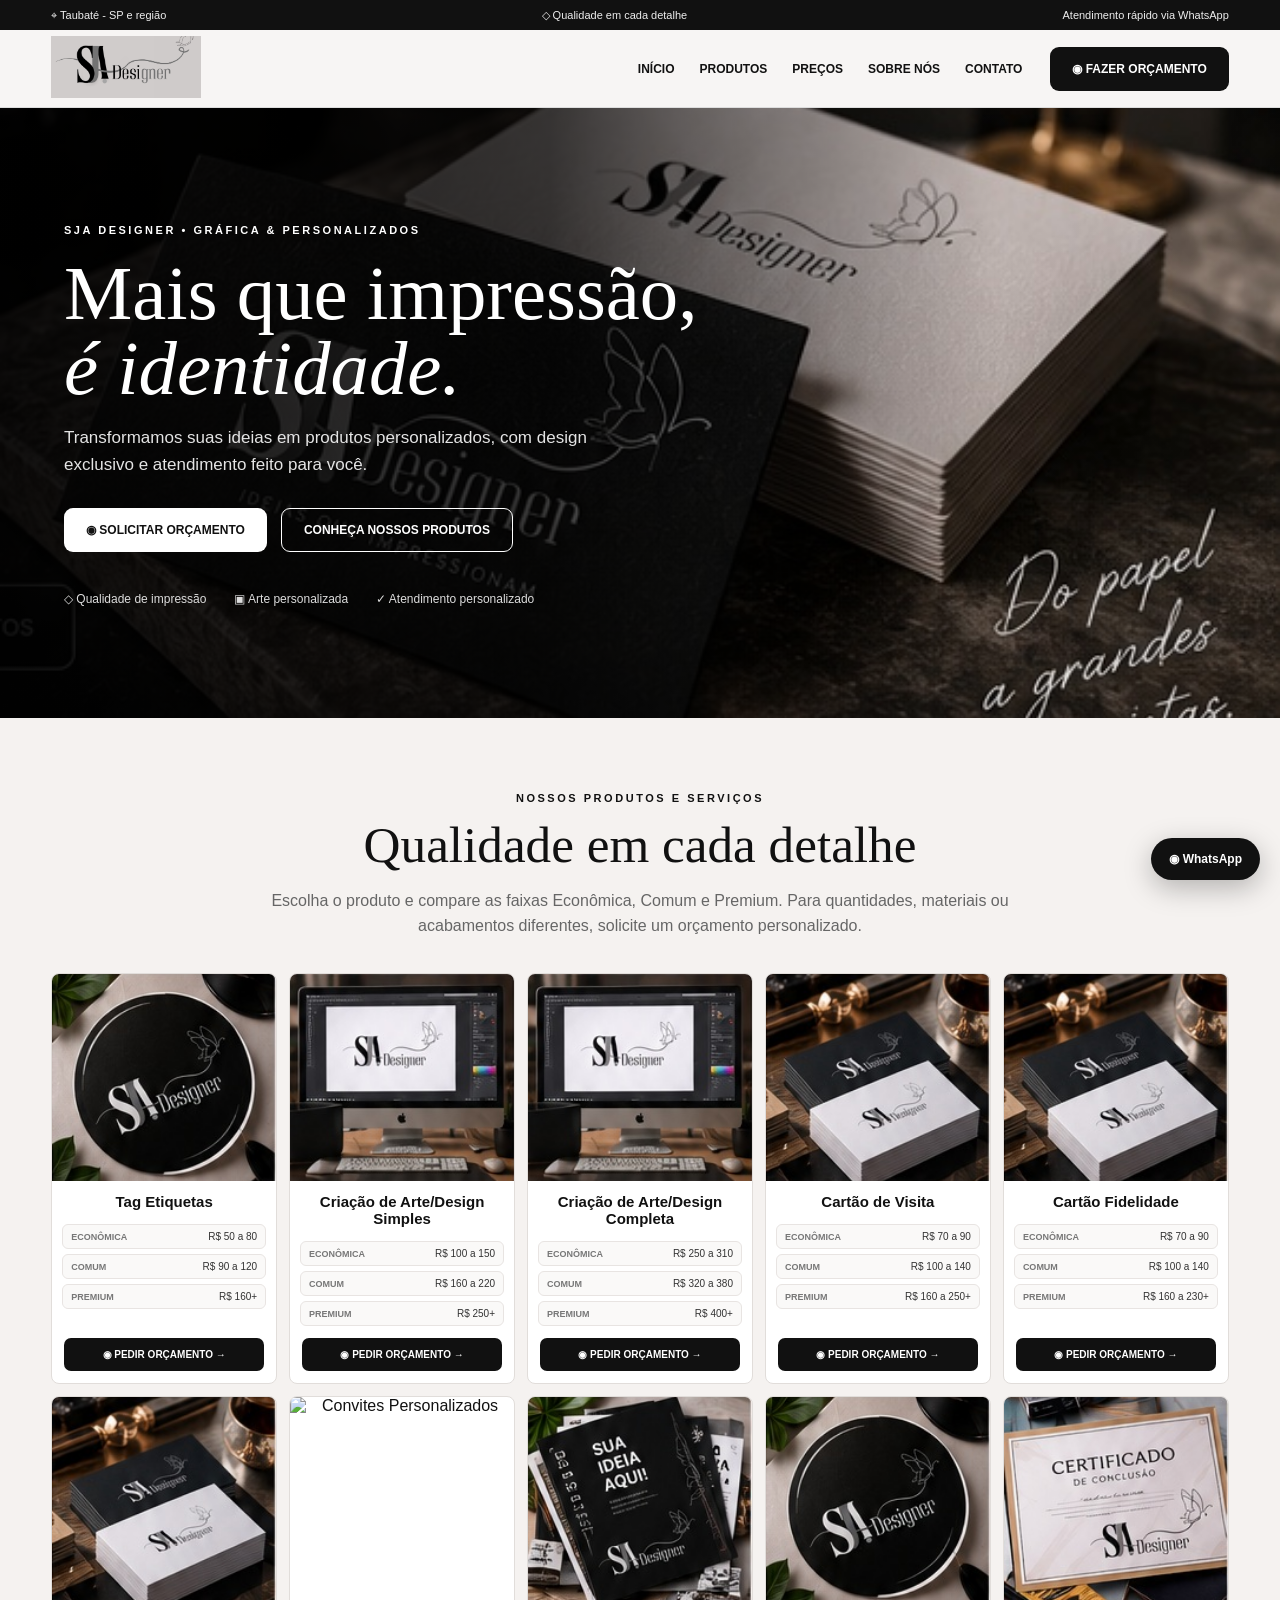
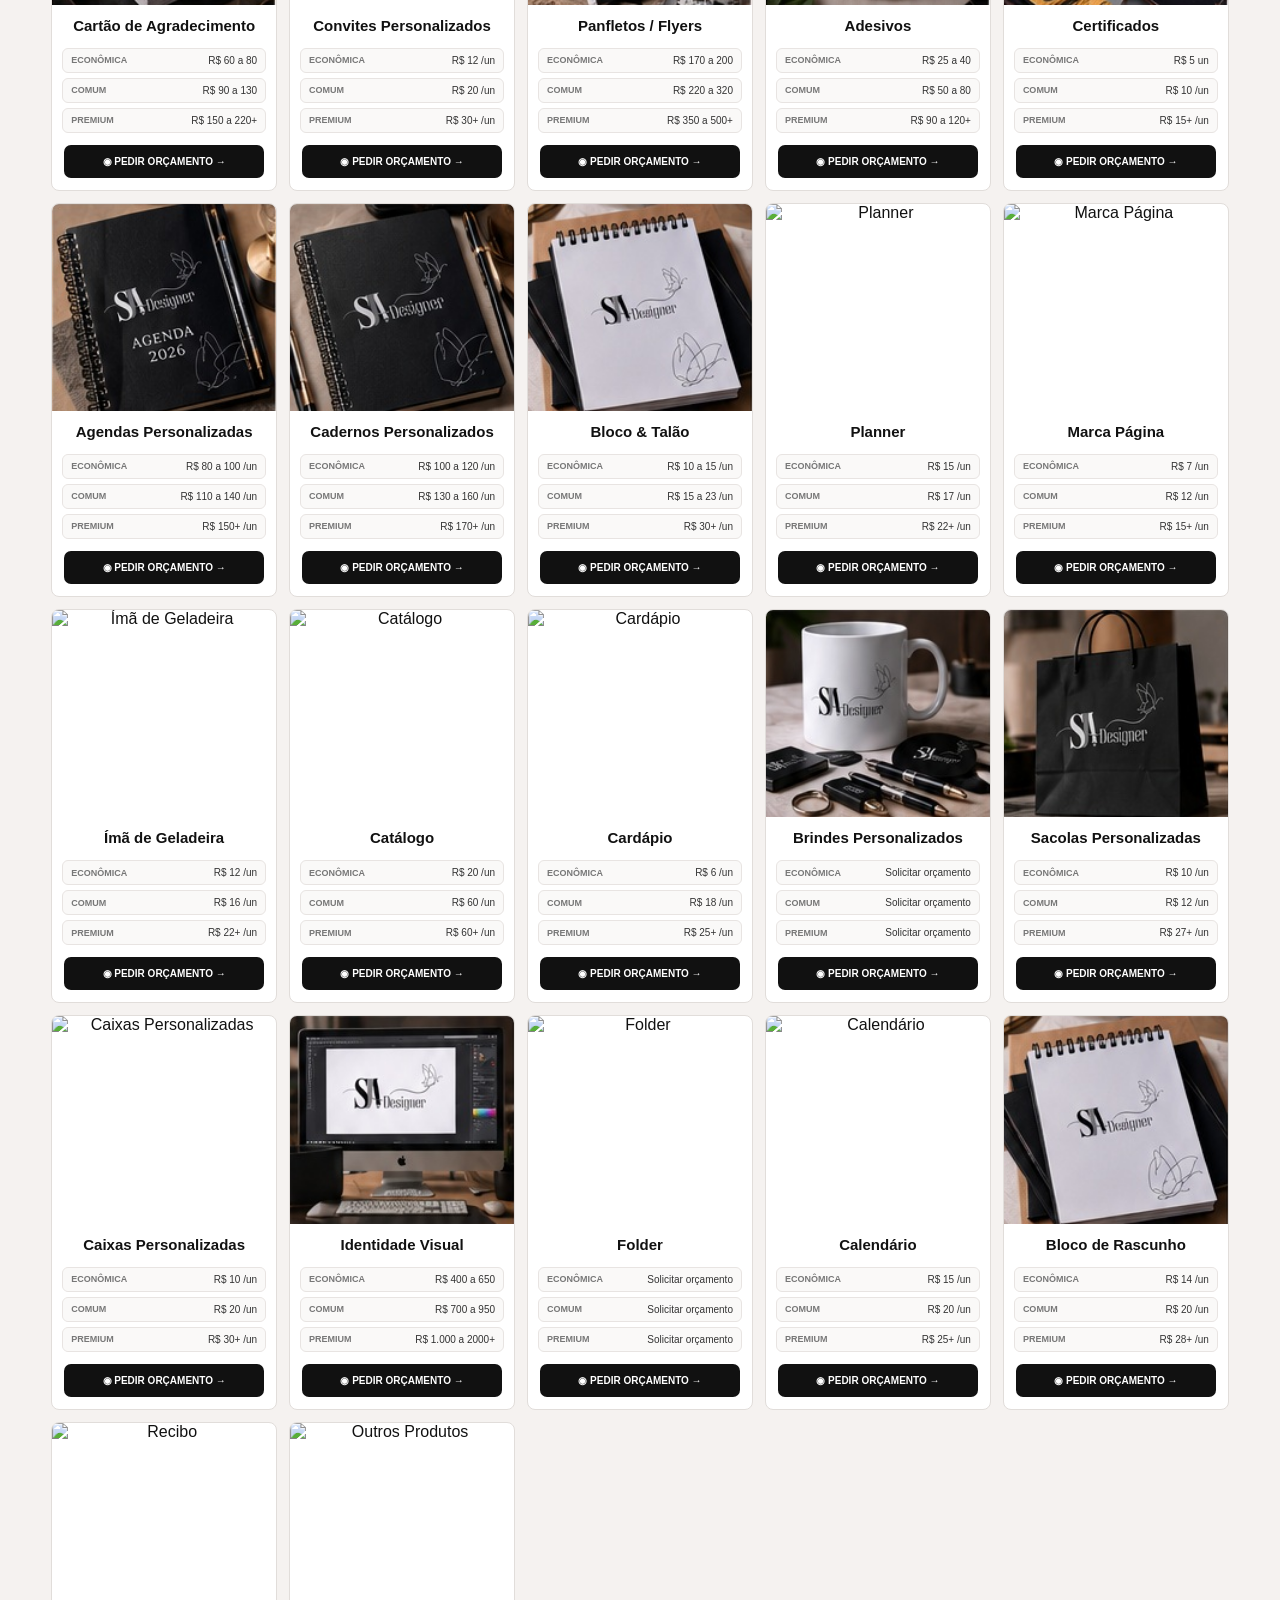
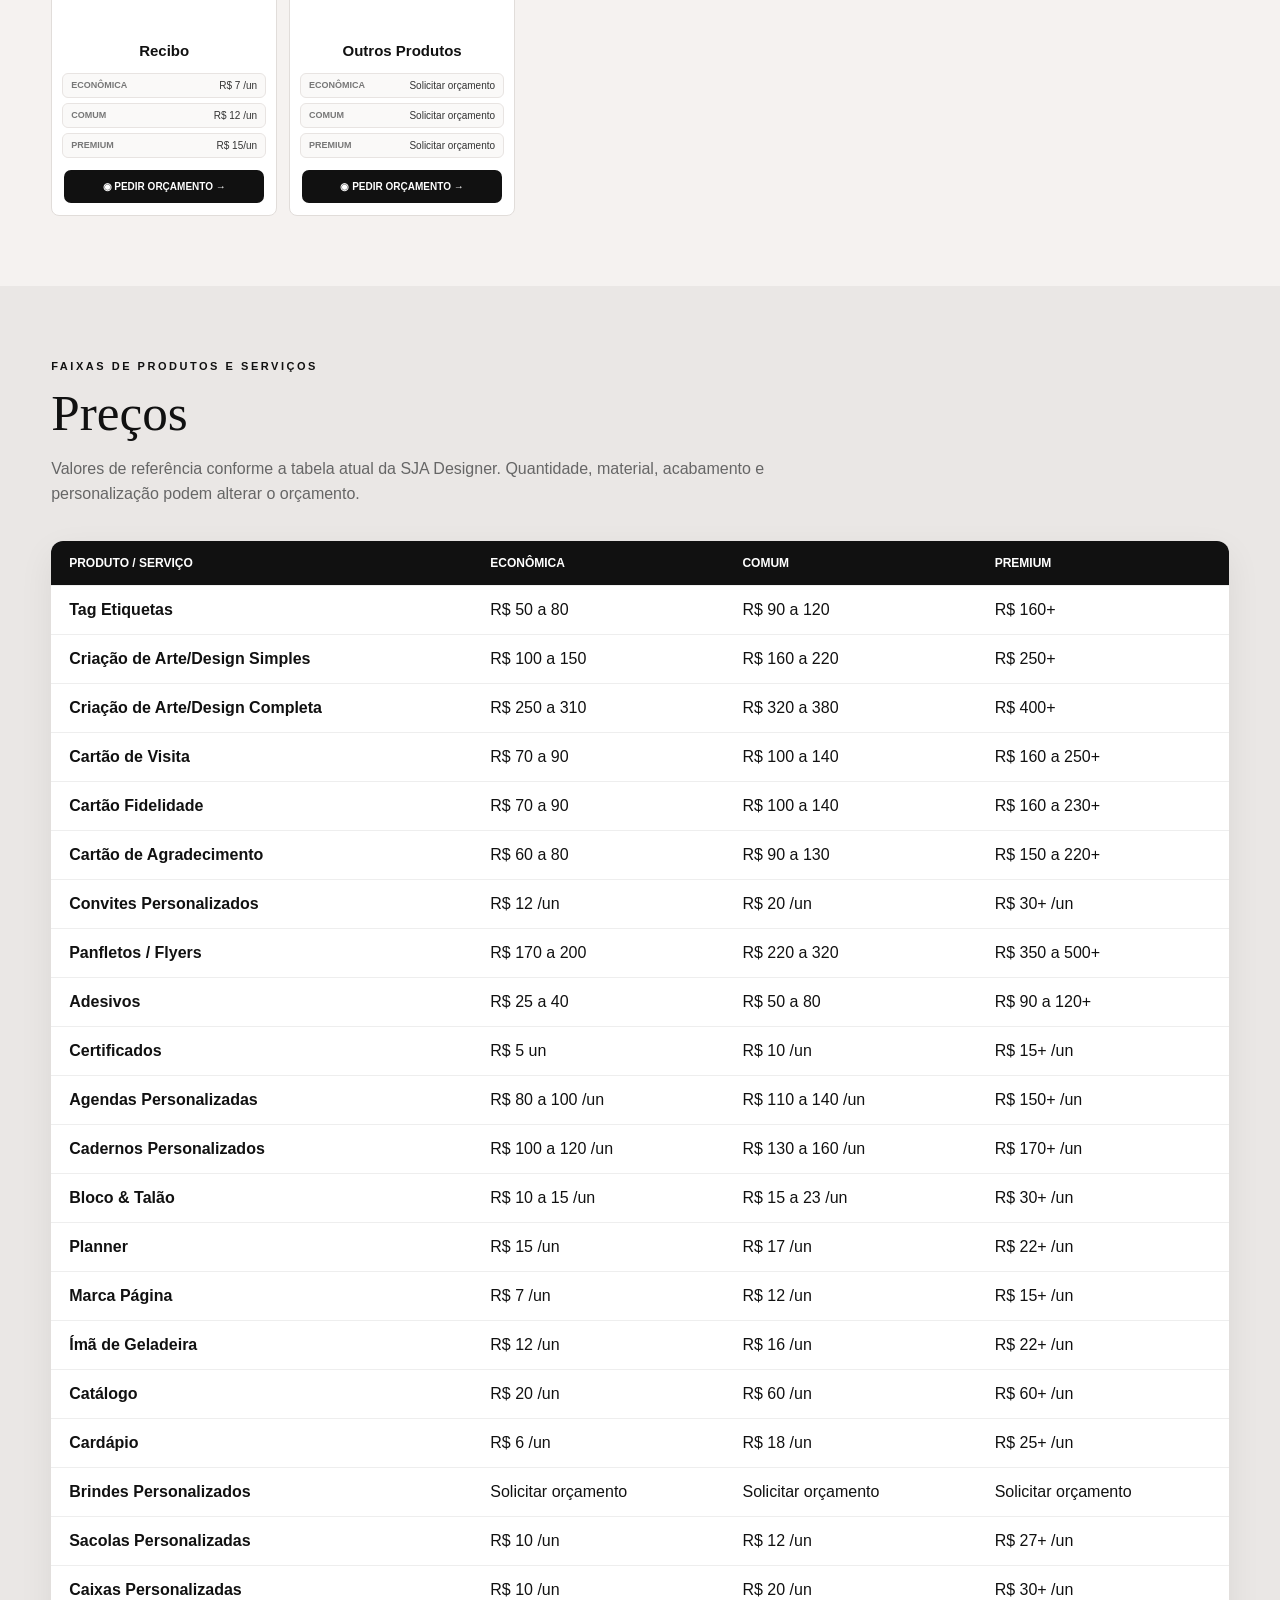
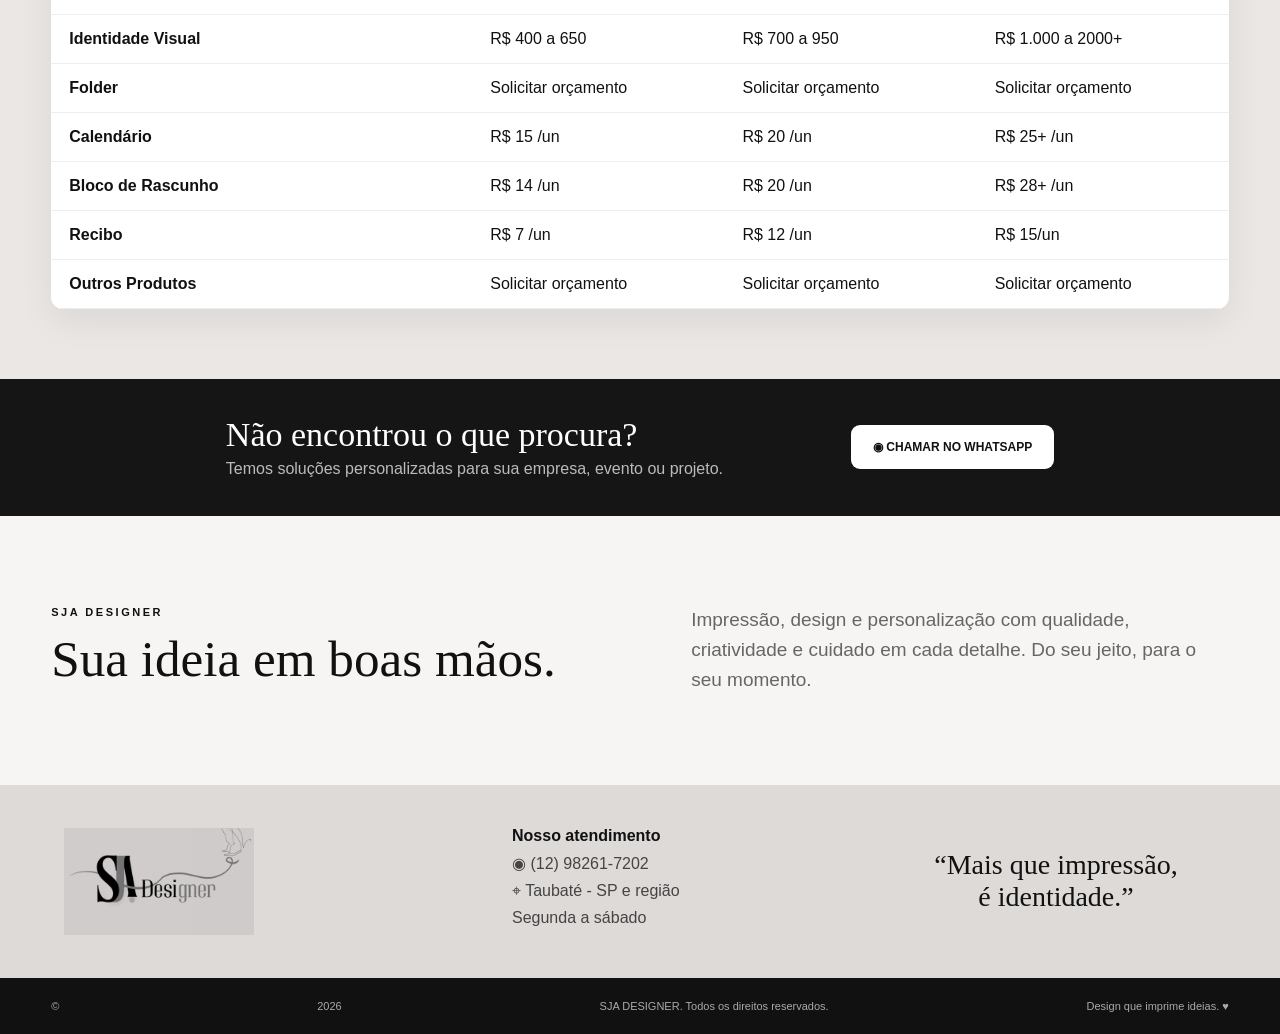
==== commit 223887de: "Add files via upload" ====
--- a/index.html
+++ b/index.html
@@ -2,7 +2,7 @@
 <div class="top"><span>⌖ Taubaté - SP e região</span><span>◇ Qualidade em cada detalhe</span><span>Atendimento rápido via WhatsApp</span></div>
 <header><a class="brand" href="#inicio"><img src="assets/logo.jpeg" alt="SJA Designer"></a><nav><a href="#inicio">Início</a><a href="#produtos">Produtos</a><a href="#precos">Preços</a><a href="#sobre">Sobre nós</a><a href="#contato">Contato</a></nav><a class="pill" data-wa>◉ Fazer orçamento</a></header>
 <main id="inicio"><section class="hero"><div class="shade"></div><div class="hero-copy"><span class="eyebrow">SJA DESIGNER • GRÁFICA & PERSONALIZADOS</span><h1>Mais que impressão,<br><em>é identidade.</em></h1><p>Transformamos suas ideias em produtos personalizados, com design exclusivo e atendimento feito para você.</p><div class="actions"><a class="primary light" data-wa>◉ Solicitar orçamento</a><a class="secondary" href="#produtos">Conheça nossos produtos</a></div><div class="trust"><span>◇ Qualidade de impressão</span><span>▣ Arte personalizada</span><span>✓ Atendimento personalizado</span></div></div></section>
-<section id="produtos" class="products"><div class="section-head center"><span>NOSSOS PRODUTOS E SERVIÇOS</span><h2>Qualidade em cada detalhe</h2><p>Escolha o produto e compare as faixas Econômica, Comum e Premium. Para quantidades, materiais ou acabamentos diferentes, solicite um orçamento personalizado.</p></div><div class="product-grid"><article><img src="assets/adesivo.jpg" alt="Tag Etiquetas"><h3>Tag Etiquetas</h3><div class="price-chips"><span><b>Econômica</b>R$ 50 a 80</span><span><b>Comum</b>R$ 90 a 120</span><span><b>Premium</b>R$ 160+</span></div><a data-wa data-msg="Olá! Vi Tag Etiquetas no site da SJA Designer e gostaria de solicitar um orçamento.">◉ Pedir orçamento →</a></article><article><img src="assets/design.jpg" alt="Criação de Arte/Design Simples"><h3>Criação de Arte/Design Simples</h3><div class="price-chips"><span><b>Econômica</b>R$ 100 a 150</span><span><b>Comum</b>R$ 160 a 220</span><span><b>Premium</b>R$ 250+</span></div><a data-wa data-msg="Olá! Vi Criação de Arte/Design Simples no site da SJA Designer e gostaria de solicitar um orçamento.">◉ Pedir orçamento →</a></article><article><img src="assets/design.jpg" alt="Criação de Arte/Design Completa"><h3>Criação de Arte/Design Completa</h3><div class="price-chips"><span><b>Econômica</b>R$ 250 a 310</span><span><b>Comum</b>R$ 320 a 380</span><span><b>Premium</b>R$ 400+</span></div><a data-wa data-msg="Olá! Vi Criação de Arte/Design Completa no site da SJA Designer e gostaria de solicitar um orçamento.">◉ Pedir orçamento →</a></article><article><img src="assets/cartao.jpg" alt="Cartão de Visita"><h3>Cartão de Visita</h3><div class="price-chips"><span><b>Econômica</b>R$ 70 a 90</span><span><b>Comum</b>R$ 100 a 140</span><span><b>Premium</b>R$ 160 a 250+</span></div><a data-wa data-msg="Olá! Vi Cartão de Visita no site da SJA Designer e gostaria de solicitar um orçamento.">◉ Pedir orçamento →</a></article><article><img src="assets/cartao.jpg" alt="Cartão Fidelidade"><h3>Cartão Fidelidade</h3><div class="price-chips"><span><b>Econômica</b>R$ 70 a 90</span><span><b>Comum</b>R$ 100 a 140</span><span><b>Premium</b>R$ 160 a 230+</span></div><a data-wa data-msg="Olá! Vi Cartão Fidelidade no site da SJA Designer e gostaria de solicitar um orçamento.">◉ Pedir orçamento →</a></article><article><img src="assets/cartao.jpg" alt="Cartão de Agradecimento"><h3>Cartão de Agradecimento</h3><div class="price-chips"><span><b>Econômica</b>R$ 60 a 80</span><span><b>Comum</b>R$ 90 a 130</span><span><b>Premium</b>R$ 150 a 220+</span></div><a data-wa data-msg="Olá! Vi Cartão de Agradecimento no site da SJA Designer e gostaria de solicitar um orçamento.">◉ Pedir orçamento →</a></article><article><img src="assets/outros.jpg" alt="Convites Personalizados"><h3>Convites Personalizados</h3><div class="price-chips"><span><b>Econômica</b>R$ 12 /un</span><span><b>Comum</b>R$ 20 /un</span><span><b>Premium</b>R$ 30+ /un</span></div><a data-wa data-msg="Olá! Vi Convites Personalizados no site da SJA Designer e gostaria de solicitar um orçamento.">◉ Pedir orçamento →</a></article><article><img src="assets/panfleto.jpg" alt="Panfletos / Flyers"><h3>Panfletos / Flyers</h3><div class="price-chips"><span><b>Econômica</b>R$ 170 a 200</span><span><b>Comum</b>R$ 220 a 320</span><span><b>Premium</b>R$ 350 a 500+</span></div><a data-wa data-msg="Olá! Vi Panfletos / Flyers no site da SJA Designer e gostaria de solicitar um orçamento.">◉ Pedir orçamento →</a></article><article><img src="assets/adesivo.jpg" alt="Adesivos"><h3>Adesivos</h3><div class="price-chips"><span><b>Econômica</b>R$ 25 a 40</span><span><b>Comum</b>R$ 50 a 80</span><span><b>Premium</b>R$ 90 a 120+</span></div><a data-wa data-msg="Olá! Vi Adesivos no site da SJA Designer e gostaria de solicitar um orçamento.">◉ Pedir orçamento →</a></article><article><img src="assets/certificado.jpg" alt="Certificados"><h3>Certificados</h3><div class="price-chips"><span><b>Econômica</b>R$ 5 un</span><span><b>Comum</b>R$ 10 /un</span><span><b>Premium</b>R$ 15+ /un</span></div><a data-wa data-msg="Olá! Vi Certificados no site da SJA Designer e gostaria de solicitar um orçamento.">◉ Pedir orçamento →</a></article><article><img src="assets/agenda.jpg" alt="Agendas Personalizadas"><h3>Agendas Personalizadas</h3><div class="price-chips"><span><b>Econômica</b>R$ 80 a 100 /un</span><span><b>Comum</b>R$ 110 a 140 /un</span><span><b>Premium</b>R$ 150+ /un</span></div><a data-wa data-msg="Olá! Vi Agendas Personalizadas no site da SJA Designer e gostaria de solicitar um orçamento.">◉ Pedir orçamento →</a></article><article><img src="assets/caderno.jpg" alt="Cadernos Personalizados"><h3>Cadernos Personalizados</h3><div class="price-chips"><span><b>Econômica</b>R$ 100 a 120 /un</span><span><b>Comum</b>R$ 130 a 160 /un</span><span><b>Premium</b>R$ 170+ /un</span></div><a data-wa data-msg="Olá! Vi Cadernos Personalizados no site da SJA Designer e gostaria de solicitar um orçamento.">◉ Pedir orçamento →</a></article><article><img src="assets/bloquinho.jpg" alt="Bloco &amp; Talão"><h3>Bloco &amp; Talão</h3><div class="price-chips"><span><b>Econômica</b>R$ 10 a 15 /un</span><span><b>Comum</b>R$ 15 a 23 /un</span><span><b>Premium</b>R$ 30+ /un</span></div><a data-wa data-msg="Olá! Vi Bloco &amp; Talão no site da SJA Designer e gostaria de solicitar um orçamento.">◉ Pedir orçamento →</a></article><article><img src="assets/agenda.jpg" alt="Planner"><h3>Planner</h3><div class="price-chips"><span><b>Econômica</b>R$ 15 /un</span><span><b>Comum</b>R$ 17 /un</span><span><b>Premium</b>R$ 22+ /un</span></div><a data-wa data-msg="Olá! Vi Planner no site da SJA Designer e gostaria de solicitar um orçamento.">◉ Pedir orçamento →</a></article><article><img src="assets/outros.jpg" alt="Marca Página"><h3>Marca Página</h3><div class="price-chips"><span><b>Econômica</b>R$ 7 /un</span><span><b>Comum</b>R$ 12 /un</span><span><b>Premium</b>R$ 15+ /un</span></div><a data-wa data-msg="Olá! Vi Marca Página no site da SJA Designer e gostaria de solicitar um orçamento.">◉ Pedir orçamento →</a></article><article><img src="assets/adesivo.jpg" alt="Ímã de Geladeira"><h3>Ímã de Geladeira</h3><div class="price-chips"><span><b>Econômica</b>R$ 12 /un</span><span><b>Comum</b>R$ 16 /un</span><span><b>Premium</b>R$ 22+ /un</span></div><a data-wa data-msg="Olá! Vi Ímã de Geladeira no site da SJA Designer e gostaria de solicitar um orçamento.">◉ Pedir orçamento →</a></article><article><img src="assets/panfleto.jpg" alt="Catálogo"><h3>Catálogo</h3><div class="price-chips"><span><b>Econômica</b>R$ 20 /un</span><span><b>Comum</b>R$ 60 /un</span><span><b>Premium</b>R$ 60+ /un</span></div><a data-wa data-msg="Olá! Vi Catálogo no site da SJA Designer e gostaria de solicitar um orçamento.">◉ Pedir orçamento →</a></article><article><img src="assets/panfleto.jpg" alt="Cardápio"><h3>Cardápio</h3><div class="price-chips"><span><b>Econômica</b>R$ 6 /un</span><span><b>Comum</b>R$ 18 /un</span><span><b>Premium</b>R$ 25+ /un</span></div><a data-wa data-msg="Olá! Vi Cardápio no site da SJA Designer e gostaria de solicitar um orçamento.">◉ Pedir orçamento →</a></article><article><img src="assets/brindes.jpg" alt="Brindes Personalizados"><h3>Brindes Personalizados</h3><div class="price-chips"><span><b>Econômica</b>Solicitar orçamento</span><span><b>Comum</b>Solicitar orçamento</span><span><b>Premium</b>Solicitar orçamento</span></div><a data-wa data-msg="Olá! Vi Brindes Personalizados no site da SJA Designer e gostaria de solicitar um orçamento.">◉ Pedir orçamento →</a></article><article><img src="assets/outros.jpg" alt="Sacolas Personalizadas"><h3>Sacolas Personalizadas</h3><div class="price-chips"><span><b>Econômica</b>R$ 10 /un</span><span><b>Comum</b>R$ 12 /un</span><span><b>Premium</b>R$ 27+ /un</span></div><a data-wa data-msg="Olá! Vi Sacolas Personalizadas no site da SJA Designer e gostaria de solicitar um orçamento.">◉ Pedir orçamento →</a></article><article><img src="assets/outros.jpg" alt="Caixas Personalizadas"><h3>Caixas Personalizadas</h3><div class="price-chips"><span><b>Econômica</b>R$ 10 /un</span><span><b>Comum</b>R$ 20 /un</span><span><b>Premium</b>R$ 30+ /un</span></div><a data-wa data-msg="Olá! Vi Caixas Personalizadas no site da SJA Designer e gostaria de solicitar um orçamento.">◉ Pedir orçamento →</a></article><article><img src="assets/design.jpg" alt="Identidade Visual"><h3>Identidade Visual</h3><div class="price-chips"><span><b>Econômica</b>R$ 400 a 650</span><span><b>Comum</b>R$ 700 a 950</span><span><b>Premium</b>R$ 1.000 a 2000+</span></div><a data-wa data-msg="Olá! Vi Identidade Visual no site da SJA Designer e gostaria de solicitar um orçamento.">◉ Pedir orçamento →</a></article><article><img src="assets/panfleto.jpg" alt="Folder"><h3>Folder</h3><div class="price-chips"><span><b>Econômica</b>Solicitar orçamento</span><span><b>Comum</b>Solicitar orçamento</span><span><b>Premium</b>Solicitar orçamento</span></div><a data-wa data-msg="Olá! Vi Folder no site da SJA Designer e gostaria de solicitar um orçamento.">◉ Pedir orçamento →</a></article><article><img src="assets/agenda.jpg" alt="Calendário"><h3>Calendário</h3><div class="price-chips"><span><b>Econômica</b>R$ 15 /un</span><span><b>Comum</b>R$ 20 /un</span><span><b>Premium</b>R$ 25+ /un</span></div><a data-wa data-msg="Olá! Vi Calendário no site da SJA Designer e gostaria de solicitar um orçamento.">◉ Pedir orçamento →</a></article><article><img src="assets/bloquinho.jpg" alt="Bloco de Rascunho"><h3>Bloco de Rascunho</h3><div class="price-chips"><span><b>Econômica</b>R$ 14 /un</span><span><b>Comum</b>R$ 20 /un</span><span><b>Premium</b>R$ 28+ /un</span></div><a data-wa data-msg="Olá! Vi Bloco de Rascunho no site da SJA Designer e gostaria de solicitar um orçamento.">◉ Pedir orçamento →</a></article><article><img src="assets/outros.jpg" alt="Recibo"><h3>Recibo</h3><div class="price-chips"><span><b>Econômica</b>R$ 7 /un</span><span><b>Comum</b>R$ 12 /un</span><span><b>Premium</b>R$ 15/un</span></div><a data-wa data-msg="Olá! Vi Recibo no site da SJA Designer e gostaria de solicitar um orçamento.">◉ Pedir orçamento →</a></article><article><img src="assets/outros.jpg" alt="Outros Produtos"><h3>Outros Produtos</h3><div class="price-chips"><span><b>Econômica</b>Solicitar orçamento</span><span><b>Comum</b>Solicitar orçamento</span><span><b>Premium</b>Solicitar orçamento</span></div><a data-wa data-msg="Olá! Vi Outros Produtos no site da SJA Designer e gostaria de solicitar um orçamento.">◉ Pedir orçamento →</a></article></div></section><section id="precos" class="prices"><div class="section-head"><span>FAIXAS DE PRODUTOS E SERVIÇOS</span><h2>Preços</h2><p>Valores de referência conforme a tabela atual da SJA Designer. Quantidade, material, acabamento e personalização podem alterar o orçamento.</p></div><div class="price-table-wrap"><table><thead><tr><th>Produto / Serviço</th><th>Econômica</th><th>Comum</th><th>Premium</th></tr></thead><tbody><tr><td>Tag Etiquetas</td><td>R$ 50 a 80</td><td>R$ 90 a 120</td><td>R$ 160+</td></tr><tr><td>Criação de Arte/Design Simples</td><td>R$ 100 a 150</td><td>R$ 160 a 220</td><td>R$ 250+</td></tr><tr><td>Criação de Arte/Design Completa</td><td>R$ 250 a 310</td><td>R$ 320 a 380</td><td>R$ 400+</td></tr><tr><td>Cartão de Visita</td><td>R$ 70 a 90</td><td>R$ 100 a 140</td><td>R$ 160 a 250+</td></tr><tr><td>Cartão Fidelidade</td><td>R$ 70 a 90</td><td>R$ 100 a 140</td><td>R$ 160 a 230+</td></tr><tr><td>Cartão de Agradecimento</td><td>R$ 60 a 80</td><td>R$ 90 a 130</td><td>R$ 150 a 220+</td></tr><tr><td>Convites Personalizados</td><td>R$ 12 /un</td><td>R$ 20 /un</td><td>R$ 30+ /un</td></tr><tr><td>Panfletos / Flyers</td><td>R$ 170 a 200</td><td>R$ 220 a 320</td><td>R$ 350 a 500+</td></tr><tr><td>Adesivos</td><td>R$ 25 a 40</td><td>R$ 50 a 80</td><td>R$ 90 a 120+</td></tr><tr><td>Certificados</td><td>R$ 5 un</td><td>R$ 10 /un</td><td>R$ 15+ /un</td></tr><tr><td>Agendas Personalizadas</td><td>R$ 80 a 100 /un</td><td>R$ 110 a 140 /un</td><td>R$ 150+ /un</td></tr><tr><td>Cadernos Personalizados</td><td>R$ 100 a 120 /un</td><td>R$ 130 a 160 /un</td><td>R$ 170+ /un</td></tr><tr><td>Bloco &amp; Talão</td><td>R$ 10 a 15 /un</td><td>R$ 15 a 23 /un</td><td>R$ 30+ /un</td></tr><tr><td>Planner</td><td>R$ 15 /un</td><td>R$ 17 /un</td><td>R$ 22+ /un</td></tr><tr><td>Marca Página</td><td>R$ 7 /un</td><td>R$ 12 /un</td><td>R$ 15+ /un</td></tr><tr><td>Ímã de Geladeira</td><td>R$ 12 /un</td><td>R$ 16 /un</td><td>R$ 22+ /un</td></tr><tr><td>Catálogo</td><td>R$ 20 /un</td><td>R$ 60 /un</td><td>R$ 60+ /un</td></tr><tr><td>Cardápio</td><td>R$ 6 /un</td><td>R$ 18 /un</td><td>R$ 25+ /un</td></tr><tr><td>Brindes Personalizados</td><td>Solicitar orçamento</td><td>Solicitar orçamento</td><td>Solicitar orçamento</td></tr><tr><td>Sacolas Personalizadas</td><td>R$ 10 /un</td><td>R$ 12 /un</td><td>R$ 27+ /un</td></tr><tr><td>Caixas Personalizadas</td><td>R$ 10 /un</td><td>R$ 20 /un</td><td>R$ 30+ /un</td></tr><tr><td>Identidade Visual</td><td>R$ 400 a 650</td><td>R$ 700 a 950</td><td>R$ 1.000 a 2000+</td></tr><tr><td>Folder</td><td>Solicitar orçamento</td><td>Solicitar orçamento</td><td>Solicitar orçamento</td></tr><tr><td>Calendário</td><td>R$ 15 /un</td><td>R$ 20 /un</td><td>R$ 25+ /un</td></tr><tr><td>Bloco de Rascunho</td><td>R$ 14 /un</td><td>R$ 20 /un</td><td>R$ 28+ /un</td></tr><tr><td>Recibo</td><td>R$ 7 /un</td><td>R$ 12 /un</td><td>R$ 15/un</td></tr><tr><td>Outros Produtos</td><td>Solicitar orçamento</td><td>Solicitar orçamento</td><td>Solicitar orçamento</td></tr></tbody></table></div></section><section class="special"><div><h2>Não encontrou o que procura?</h2><p>Temos soluções personalizadas para sua empresa, evento ou projeto.</p></div><a class="primary light" data-wa>◉ Chamar no WhatsApp</a></section>
+<section id="produtos" class="products"><div class="section-head center"><span>NOSSOS PRODUTOS E SERVIÇOS</span><h2>Qualidade em cada detalhe</h2><p>Escolha o produto e compare as faixas Econômica, Comum e Premium. Para quantidades, materiais ou acabamentos diferentes, solicite um orçamento personalizado.</p></div><div class="product-grid"><article><img src="assets/adesivo.jpg" alt="Tag Etiquetas"><h3>Tag Etiquetas</h3><div class="price-chips"><span><b>Econômica</b>R$ 50 a 80</span><span><b>Comum</b>R$ 90 a 120</span><span><b>Premium</b>R$ 160+</span></div><a data-wa data-msg="Olá! Vi Tag Etiquetas no site da SJA Designer e gostaria de solicitar um orçamento.">◉ Pedir orçamento →</a></article><article><img src="assets/design.jpg" alt="Criação de Arte/Design Simples"><h3>Criação de Arte/Design Simples</h3><div class="price-chips"><span><b>Econômica</b>R$ 100 a 150</span><span><b>Comum</b>R$ 160 a 220</span><span><b>Premium</b>R$ 250+</span></div><a data-wa data-msg="Olá! Vi Criação de Arte/Design Simples no site da SJA Designer e gostaria de solicitar um orçamento.">◉ Pedir orçamento →</a></article><article><img src="assets/design.jpg" alt="Criação de Arte/Design Completa"><h3>Criação de Arte/Design Completa</h3><div class="price-chips"><span><b>Econômica</b>R$ 250 a 310</span><span><b>Comum</b>R$ 320 a 380</span><span><b>Premium</b>R$ 400+</span></div><a data-wa data-msg="Olá! Vi Criação de Arte/Design Completa no site da SJA Designer e gostaria de solicitar um orçamento.">◉ Pedir orçamento →</a></article><article><img src="assets/cartao.jpg" alt="Cartão de Visita"><h3>Cartão de Visita</h3><div class="price-chips"><span><b>Econômica</b>R$ 70 a 90</span><span><b>Comum</b>R$ 100 a 140</span><span><b>Premium</b>R$ 160 a 250+</span></div><a data-wa data-msg="Olá! Vi Cartão de Visita no site da SJA Designer e gostaria de solicitar um orçamento.">◉ Pedir orçamento →</a></article><article><img src="assets/cartao.jpg" alt="Cartão Fidelidade"><h3>Cartão Fidelidade</h3><div class="price-chips"><span><b>Econômica</b>R$ 70 a 90</span><span><b>Comum</b>R$ 100 a 140</span><span><b>Premium</b>R$ 160 a 230+</span></div><a data-wa data-msg="Olá! Vi Cartão Fidelidade no site da SJA Designer e gostaria de solicitar um orçamento.">◉ Pedir orçamento →</a></article><article><img src="assets/cartao.jpg" alt="Cartão de Agradecimento"><h3>Cartão de Agradecimento</h3><div class="price-chips"><span><b>Econômica</b>R$ 60 a 80</span><span><b>Comum</b>R$ 90 a 130</span><span><b>Premium</b>R$ 150 a 220+</span></div><a data-wa data-msg="Olá! Vi Cartão de Agradecimento no site da SJA Designer e gostaria de solicitar um orçamento.">◉ Pedir orçamento →</a></article><article><img src="assets/convite-personalizado.jpg" alt="Convites Personalizados"><h3>Convites Personalizados</h3><div class="price-chips"><span><b>Econômica</b>R$ 12 /un</span><span><b>Comum</b>R$ 20 /un</span><span><b>Premium</b>R$ 30+ /un</span></div><a data-wa data-msg="Olá! Vi Convites Personalizados no site da SJA Designer e gostaria de solicitar um orçamento.">◉ Pedir orçamento →</a></article><article><img src="assets/panfleto.jpg" alt="Panfletos / Flyers"><h3>Panfletos / Flyers</h3><div class="price-chips"><span><b>Econômica</b>R$ 170 a 200</span><span><b>Comum</b>R$ 220 a 320</span><span><b>Premium</b>R$ 350 a 500+</span></div><a data-wa data-msg="Olá! Vi Panfletos / Flyers no site da SJA Designer e gostaria de solicitar um orçamento.">◉ Pedir orçamento →</a></article><article><img src="assets/adesivo.jpg" alt="Adesivos"><h3>Adesivos</h3><div class="price-chips"><span><b>Econômica</b>R$ 25 a 40</span><span><b>Comum</b>R$ 50 a 80</span><span><b>Premium</b>R$ 90 a 120+</span></div><a data-wa data-msg="Olá! Vi Adesivos no site da SJA Designer e gostaria de solicitar um orçamento.">◉ Pedir orçamento →</a></article><article><img src="assets/certificado.jpg" alt="Certificados"><h3>Certificados</h3><div class="price-chips"><span><b>Econômica</b>R$ 5 un</span><span><b>Comum</b>R$ 10 /un</span><span><b>Premium</b>R$ 15+ /un</span></div><a data-wa data-msg="Olá! Vi Certificados no site da SJA Designer e gostaria de solicitar um orçamento.">◉ Pedir orçamento →</a></article><article><img src="assets/agenda.jpg" alt="Agendas Personalizadas"><h3>Agendas Personalizadas</h3><div class="price-chips"><span><b>Econômica</b>R$ 80 a 100 /un</span><span><b>Comum</b>R$ 110 a 140 /un</span><span><b>Premium</b>R$ 150+ /un</span></div><a data-wa data-msg="Olá! Vi Agendas Personalizadas no site da SJA Designer e gostaria de solicitar um orçamento.">◉ Pedir orçamento →</a></article><article><img src="assets/caderno.jpg" alt="Cadernos Personalizados"><h3>Cadernos Personalizados</h3><div class="price-chips"><span><b>Econômica</b>R$ 100 a 120 /un</span><span><b>Comum</b>R$ 130 a 160 /un</span><span><b>Premium</b>R$ 170+ /un</span></div><a data-wa data-msg="Olá! Vi Cadernos Personalizados no site da SJA Designer e gostaria de solicitar um orçamento.">◉ Pedir orçamento →</a></article><article><img src="assets/bloquinho.jpg" alt="Bloco &amp; Talão"><h3>Bloco &amp; Talão</h3><div class="price-chips"><span><b>Econômica</b>R$ 10 a 15 /un</span><span><b>Comum</b>R$ 15 a 23 /un</span><span><b>Premium</b>R$ 30+ /un</span></div><a data-wa data-msg="Olá! Vi Bloco &amp; Talão no site da SJA Designer e gostaria de solicitar um orçamento.">◉ Pedir orçamento →</a></article><article><img src="assets/planner.jpg" alt="Planner"><h3>Planner</h3><div class="price-chips"><span><b>Econômica</b>R$ 15 /un</span><span><b>Comum</b>R$ 17 /un</span><span><b>Premium</b>R$ 22+ /un</span></div><a data-wa data-msg="Olá! Vi Planner no site da SJA Designer e gostaria de solicitar um orçamento.">◉ Pedir orçamento →</a></article><article><img src="assets/marca-pagina.jpg" alt="Marca Página"><h3>Marca Página</h3><div class="price-chips"><span><b>Econômica</b>R$ 7 /un</span><span><b>Comum</b>R$ 12 /un</span><span><b>Premium</b>R$ 15+ /un</span></div><a data-wa data-msg="Olá! Vi Marca Página no site da SJA Designer e gostaria de solicitar um orçamento.">◉ Pedir orçamento →</a></article><article><img src="assets/ima-geladeira.jpg" alt="Ímã de Geladeira"><h3>Ímã de Geladeira</h3><div class="price-chips"><span><b>Econômica</b>R$ 12 /un</span><span><b>Comum</b>R$ 16 /un</span><span><b>Premium</b>R$ 22+ /un</span></div><a data-wa data-msg="Olá! Vi Ímã de Geladeira no site da SJA Designer e gostaria de solicitar um orçamento.">◉ Pedir orçamento →</a></article><article><img src="assets/catalogo.jpg" alt="Catálogo"><h3>Catálogo</h3><div class="price-chips"><span><b>Econômica</b>R$ 20 /un</span><span><b>Comum</b>R$ 60 /un</span><span><b>Premium</b>R$ 60+ /un</span></div><a data-wa data-msg="Olá! Vi Catálogo no site da SJA Designer e gostaria de solicitar um orçamento.">◉ Pedir orçamento →</a></article><article><img src="assets/cardapio.jpg" alt="Cardápio"><h3>Cardápio</h3><div class="price-chips"><span><b>Econômica</b>R$ 6 /un</span><span><b>Comum</b>R$ 18 /un</span><span><b>Premium</b>R$ 25+ /un</span></div><a data-wa data-msg="Olá! Vi Cardápio no site da SJA Designer e gostaria de solicitar um orçamento.">◉ Pedir orçamento →</a></article><article><img src="assets/brindes.jpg" alt="Brindes Personalizados"><h3>Brindes Personalizados</h3><div class="price-chips"><span><b>Econômica</b>Solicitar orçamento</span><span><b>Comum</b>Solicitar orçamento</span><span><b>Premium</b>Solicitar orçamento</span></div><a data-wa data-msg="Olá! Vi Brindes Personalizados no site da SJA Designer e gostaria de solicitar um orçamento.">◉ Pedir orçamento →</a></article><article><img src="assets/outros.jpg" alt="Sacolas Personalizadas"><h3>Sacolas Personalizadas</h3><div class="price-chips"><span><b>Econômica</b>R$ 10 /un</span><span><b>Comum</b>R$ 12 /un</span><span><b>Premium</b>R$ 27+ /un</span></div><a data-wa data-msg="Olá! Vi Sacolas Personalizadas no site da SJA Designer e gostaria de solicitar um orçamento.">◉ Pedir orçamento →</a></article><article><img src="assets/caixas-personalizadas.jpg" alt="Caixas Personalizadas"><h3>Caixas Personalizadas</h3><div class="price-chips"><span><b>Econômica</b>R$ 10 /un</span><span><b>Comum</b>R$ 20 /un</span><span><b>Premium</b>R$ 30+ /un</span></div><a data-wa data-msg="Olá! Vi Caixas Personalizadas no site da SJA Designer e gostaria de solicitar um orçamento.">◉ Pedir orçamento →</a></article><article><img src="assets/design.jpg" alt="Identidade Visual"><h3>Identidade Visual</h3><div class="price-chips"><span><b>Econômica</b>R$ 400 a 650</span><span><b>Comum</b>R$ 700 a 950</span><span><b>Premium</b>R$ 1.000 a 2000+</span></div><a data-wa data-msg="Olá! Vi Identidade Visual no site da SJA Designer e gostaria de solicitar um orçamento.">◉ Pedir orçamento →</a></article><article><img src="assets/folder.jpg" alt="Folder"><h3>Folder</h3><div class="price-chips"><span><b>Econômica</b>Solicitar orçamento</span><span><b>Comum</b>Solicitar orçamento</span><span><b>Premium</b>Solicitar orçamento</span></div><a data-wa data-msg="Olá! Vi Folder no site da SJA Designer e gostaria de solicitar um orçamento.">◉ Pedir orçamento →</a></article><article><img src="assets/calendario.jpg" alt="Calendário"><h3>Calendário</h3><div class="price-chips"><span><b>Econômica</b>R$ 15 /un</span><span><b>Comum</b>R$ 20 /un</span><span><b>Premium</b>R$ 25+ /un</span></div><a data-wa data-msg="Olá! Vi Calendário no site da SJA Designer e gostaria de solicitar um orçamento.">◉ Pedir orçamento →</a></article><article><img src="assets/bloquinho.jpg" alt="Bloco de Rascunho"><h3>Bloco de Rascunho</h3><div class="price-chips"><span><b>Econômica</b>R$ 14 /un</span><span><b>Comum</b>R$ 20 /un</span><span><b>Premium</b>R$ 28+ /un</span></div><a data-wa data-msg="Olá! Vi Bloco de Rascunho no site da SJA Designer e gostaria de solicitar um orçamento.">◉ Pedir orçamento →</a></article><article><img src="assets/recibo.jpg" alt="Recibo"><h3>Recibo</h3><div class="price-chips"><span><b>Econômica</b>R$ 7 /un</span><span><b>Comum</b>R$ 12 /un</span><span><b>Premium</b>R$ 15/un</span></div><a data-wa data-msg="Olá! Vi Recibo no site da SJA Designer e gostaria de solicitar um orçamento.">◉ Pedir orçamento →</a></article><article><img src="assets/outros-produtos.jpg" alt="Outros Produtos"><h3>Outros Produtos</h3><div class="price-chips"><span><b>Econômica</b>Solicitar orçamento</span><span><b>Comum</b>Solicitar orçamento</span><span><b>Premium</b>Solicitar orçamento</span></div><a data-wa data-msg="Olá! Vi Outros Produtos no site da SJA Designer e gostaria de solicitar um orçamento.">◉ Pedir orçamento →</a></article></div></section><section id="precos" class="prices"><div class="section-head"><span>FAIXAS DE PRODUTOS E SERVIÇOS</span><h2>Preços</h2><p>Valores de referência conforme a tabela atual da SJA Designer. Quantidade, material, acabamento e personalização podem alterar o orçamento.</p></div><div class="price-table-wrap"><table><thead><tr><th>Produto / Serviço</th><th>Econômica</th><th>Comum</th><th>Premium</th></tr></thead><tbody><tr><td>Tag Etiquetas</td><td>R$ 50 a 80</td><td>R$ 90 a 120</td><td>R$ 160+</td></tr><tr><td>Criação de Arte/Design Simples</td><td>R$ 100 a 150</td><td>R$ 160 a 220</td><td>R$ 250+</td></tr><tr><td>Criação de Arte/Design Completa</td><td>R$ 250 a 310</td><td>R$ 320 a 380</td><td>R$ 400+</td></tr><tr><td>Cartão de Visita</td><td>R$ 70 a 90</td><td>R$ 100 a 140</td><td>R$ 160 a 250+</td></tr><tr><td>Cartão Fidelidade</td><td>R$ 70 a 90</td><td>R$ 100 a 140</td><td>R$ 160 a 230+</td></tr><tr><td>Cartão de Agradecimento</td><td>R$ 60 a 80</td><td>R$ 90 a 130</td><td>R$ 150 a 220+</td></tr><tr><td>Convites Personalizados</td><td>R$ 12 /un</td><td>R$ 20 /un</td><td>R$ 30+ /un</td></tr><tr><td>Panfletos / Flyers</td><td>R$ 170 a 200</td><td>R$ 220 a 320</td><td>R$ 350 a 500+</td></tr><tr><td>Adesivos</td><td>R$ 25 a 40</td><td>R$ 50 a 80</td><td>R$ 90 a 120+</td></tr><tr><td>Certificados</td><td>R$ 5 un</td><td>R$ 10 /un</td><td>R$ 15+ /un</td></tr><tr><td>Agendas Personalizadas</td><td>R$ 80 a 100 /un</td><td>R$ 110 a 140 /un</td><td>R$ 150+ /un</td></tr><tr><td>Cadernos Personalizados</td><td>R$ 100 a 120 /un</td><td>R$ 130 a 160 /un</td><td>R$ 170+ /un</td></tr><tr><td>Bloco &amp; Talão</td><td>R$ 10 a 15 /un</td><td>R$ 15 a 23 /un</td><td>R$ 30+ /un</td></tr><tr><td>Planner</td><td>R$ 15 /un</td><td>R$ 17 /un</td><td>R$ 22+ /un</td></tr><tr><td>Marca Página</td><td>R$ 7 /un</td><td>R$ 12 /un</td><td>R$ 15+ /un</td></tr><tr><td>Ímã de Geladeira</td><td>R$ 12 /un</td><td>R$ 16 /un</td><td>R$ 22+ /un</td></tr><tr><td>Catálogo</td><td>R$ 20 /un</td><td>R$ 60 /un</td><td>R$ 60+ /un</td></tr><tr><td>Cardápio</td><td>R$ 6 /un</td><td>R$ 18 /un</td><td>R$ 25+ /un</td></tr><tr><td>Brindes Personalizados</td><td>Solicitar orçamento</td><td>Solicitar orçamento</td><td>Solicitar orçamento</td></tr><tr><td>Sacolas Personalizadas</td><td>R$ 10 /un</td><td>R$ 12 /un</td><td>R$ 27+ /un</td></tr><tr><td>Caixas Personalizadas</td><td>R$ 10 /un</td><td>R$ 20 /un</td><td>R$ 30+ /un</td></tr><tr><td>Identidade Visual</td><td>R$ 400 a 650</td><td>R$ 700 a 950</td><td>R$ 1.000 a 2000+</td></tr><tr><td>Folder</td><td>Solicitar orçamento</td><td>Solicitar orçamento</td><td>Solicitar orçamento</td></tr><tr><td>Calendário</td><td>R$ 15 /un</td><td>R$ 20 /un</td><td>R$ 25+ /un</td></tr><tr><td>Bloco de Rascunho</td><td>R$ 14 /un</td><td>R$ 20 /un</td><td>R$ 28+ /un</td></tr><tr><td>Recibo</td><td>R$ 7 /un</td><td>R$ 12 /un</td><td>R$ 15/un</td></tr><tr><td>Outros Produtos</td><td>Solicitar orçamento</td><td>Solicitar orçamento</td><td>Solicitar orçamento</td></tr></tbody></table></div></section><section class="special"><div><h2>Não encontrou o que procura?</h2><p>Temos soluções personalizadas para sua empresa, evento ou projeto.</p></div><a class="primary light" data-wa>◉ Chamar no WhatsApp</a></section>
 <section id="sobre" class="about"><div><span class="eyebrow">SJA DESIGNER</span><h2>Sua ideia em boas mãos.</h2></div><p>Impressão, design e personalização com qualidade, criatividade e cuidado em cada detalhe. Do seu jeito, para o seu momento.</p></section>
 <section id="contato" class="contact"><img src="assets/logo.jpeg" alt="SJA Designer"><div><b>Nosso atendimento</b><p>◉ (12) 98261-7202</p><p>⌖ Taubaté - SP e região</p><p>Segunda a sábado</p></div><div class="quote">“Mais que impressão,<br>é identidade.”</div></section></main>
 <footer>© <span id="year"></span> SJA DESIGNER. Todos os direitos reservados.<span>Design que imprime ideias. ♥</span></footer><a class="floating" data-wa>◉ WhatsApp</a>
